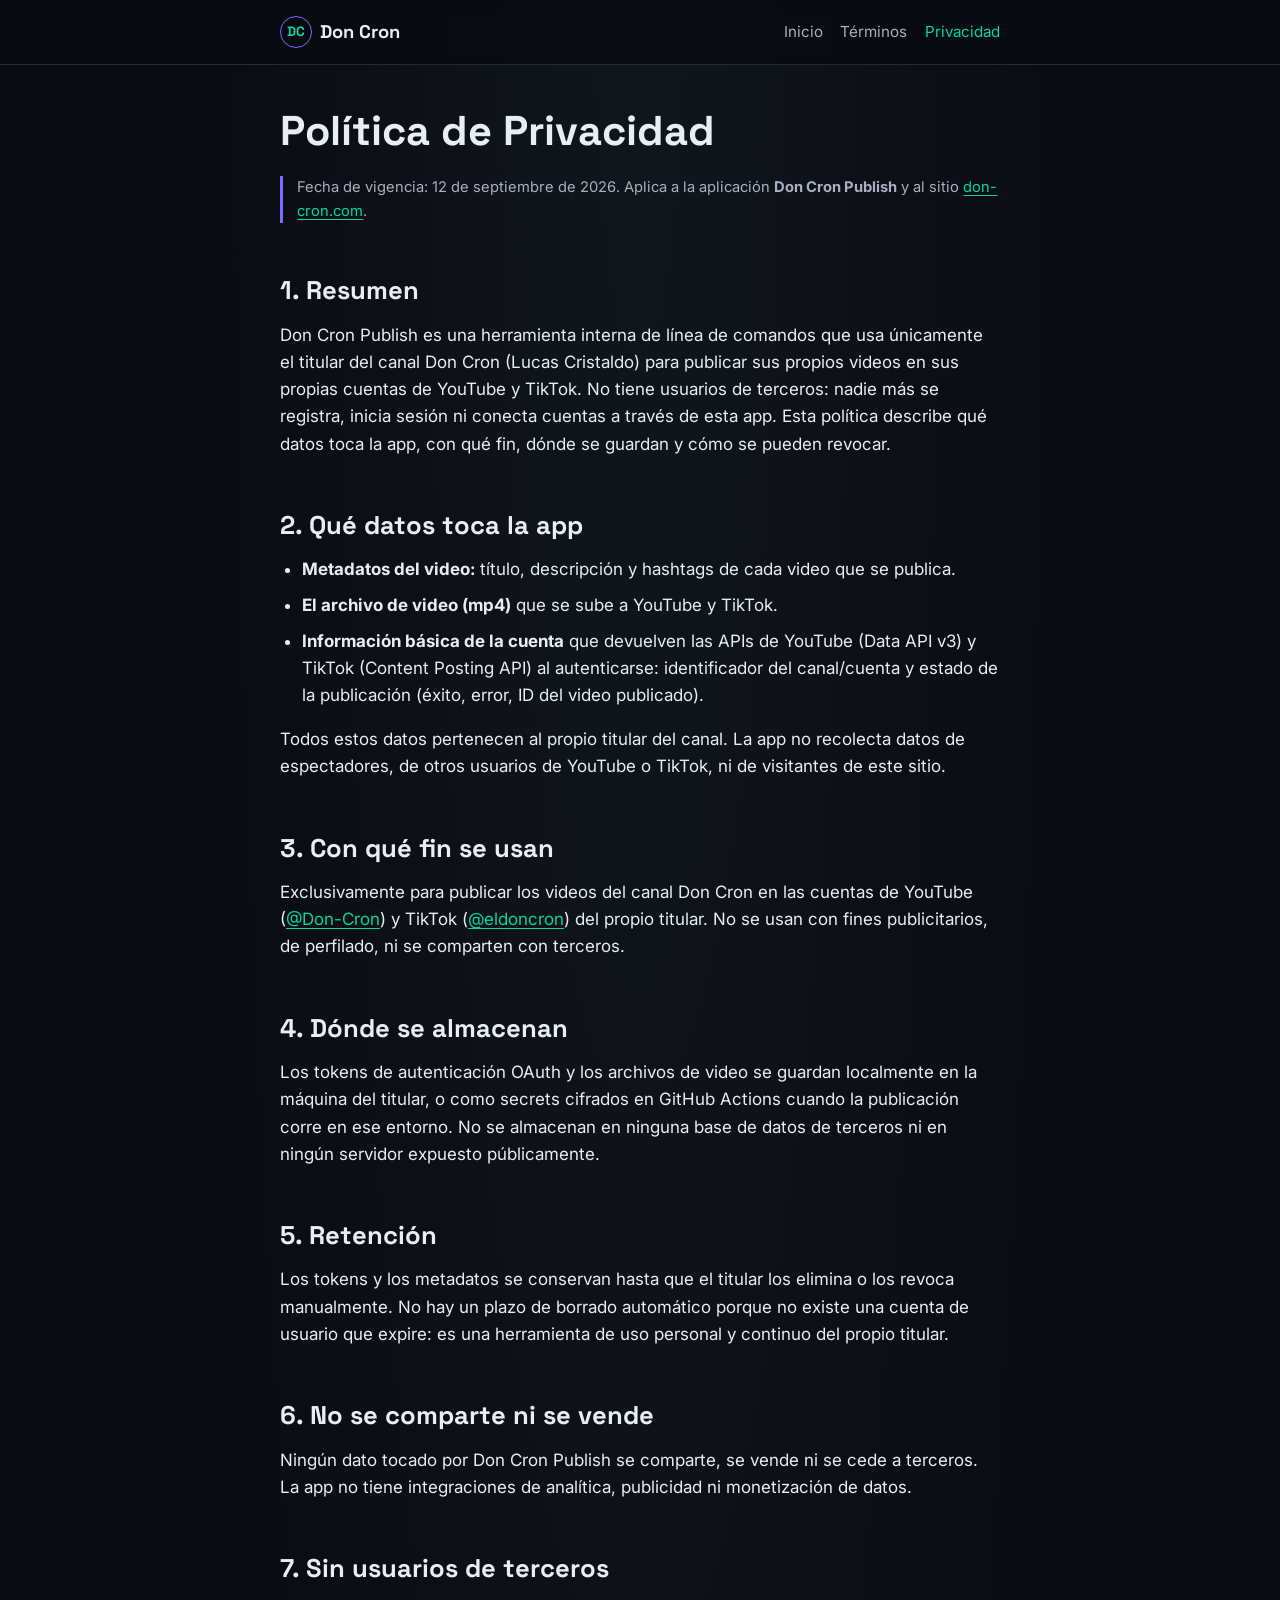
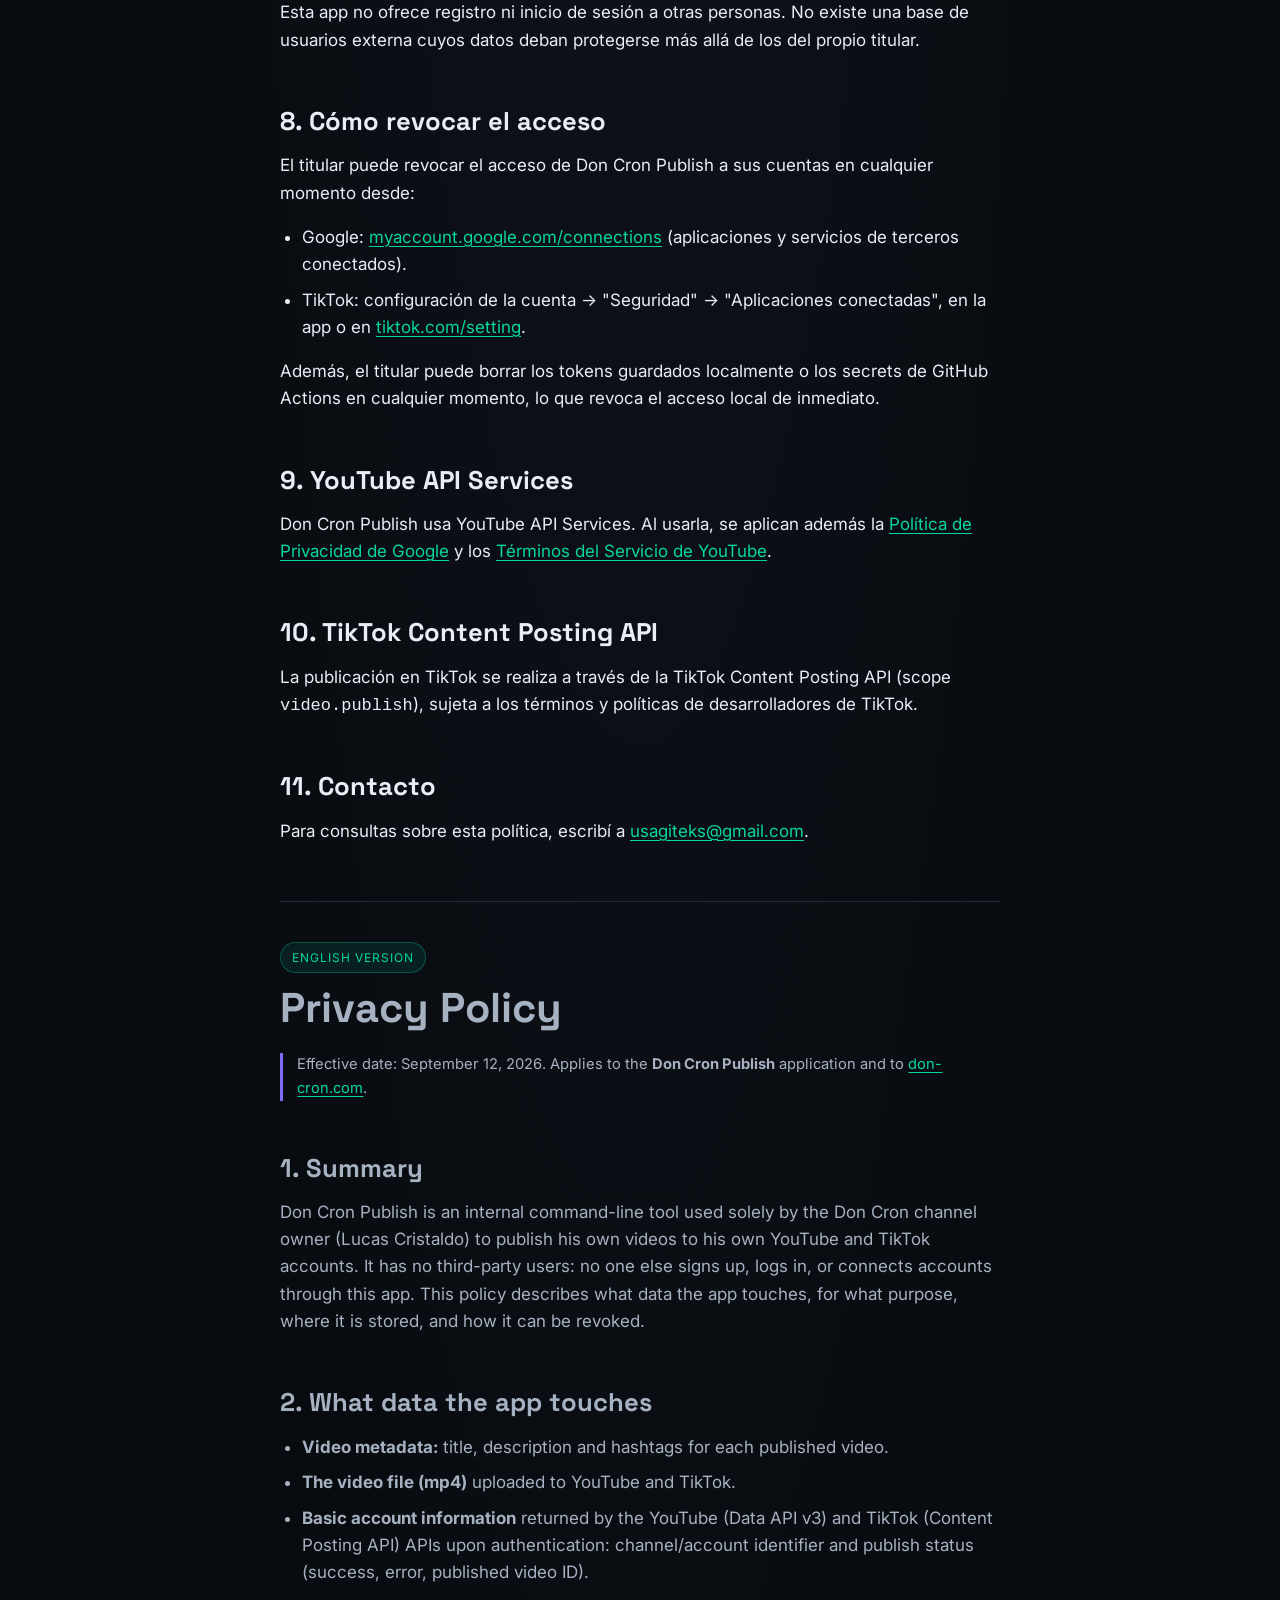
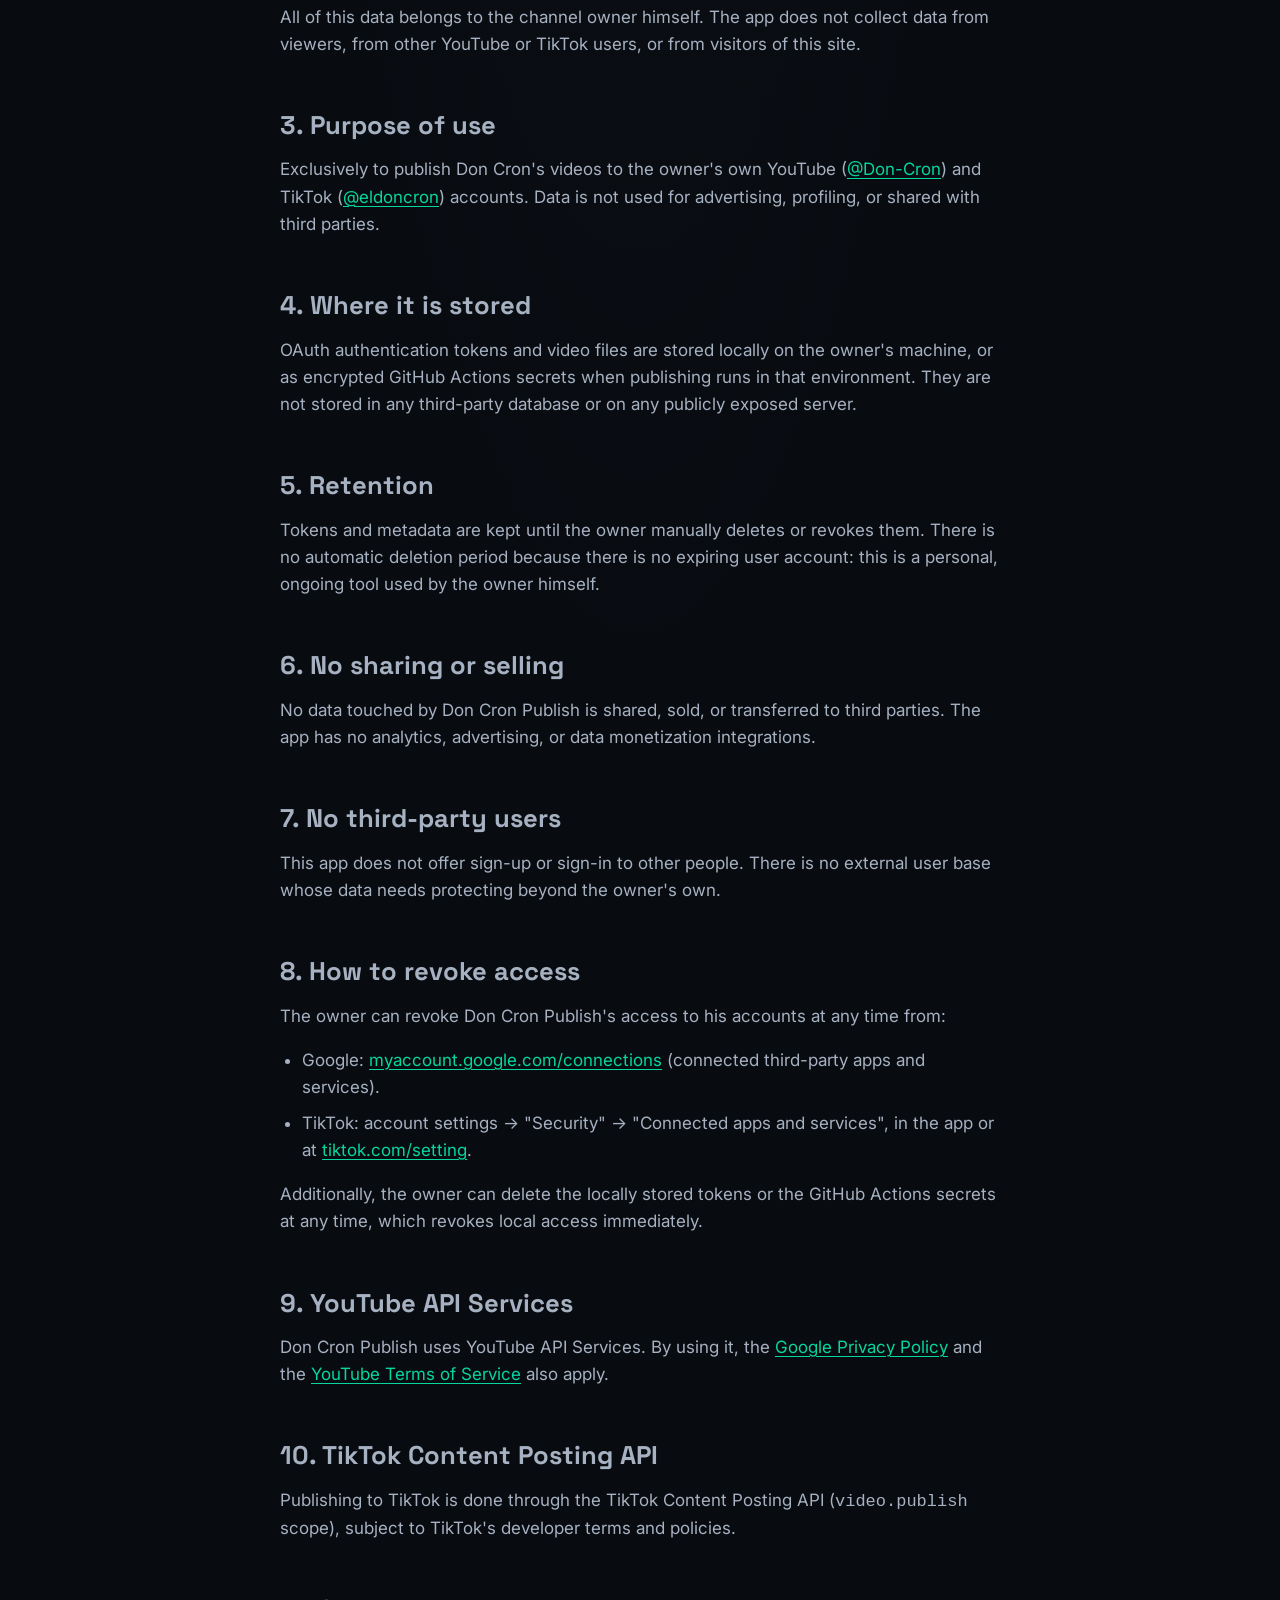
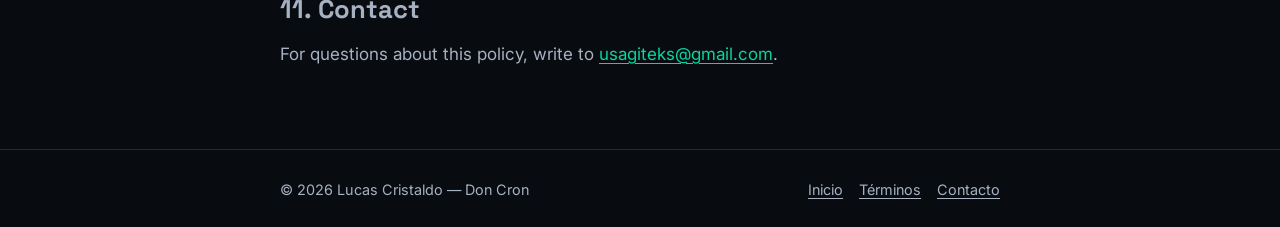
==== privacidad/index.html @ e9a8c75a "feat: sitio público de Don Cron — home, términos y privacidad para la app Don Cron Publish Co-Author" ====
<!doctype html>
<html lang="es">
<head>
  <meta charset="utf-8">
  <meta name="viewport" content="width=device-width, initial-scale=1">
  <title>Política de Privacidad — Don Cron</title>
  <meta name="description" content="Política de Privacidad de la app Don Cron Publish: qué datos toca, con qué fin, dónde se almacenan y cómo revocar el acceso a las cuentas de YouTube y TikTok del canal.">
  <link rel="canonical" href="https://don-cron.com/privacidad/">
  <link rel="icon" type="image/svg+xml" href="data:image/svg+xml,%3Csvg xmlns='http://www.w3.org/2000/svg' viewBox='0 0 64 64'%3E%3Ccircle cx='32' cy='32' r='30' fill='%23080b10' stroke='%237c6bff' stroke-width='3'/%3E%3Ctext x='32' y='41' font-family='Space Grotesk,Inter,sans-serif' font-size='24' font-weight='700' fill='%2306d6a0' text-anchor='middle'%3EDC%3C/text%3E%3C/svg%3E">
  <link rel="preconnect" href="https://fonts.googleapis.com">
  <link rel="preconnect" href="https://fonts.gstatic.com" crossorigin>
  <link href="https://fonts.googleapis.com/css2?family=Space+Grotesk:wght@500;700&family=Inter:wght@400;500;600&display=swap" rel="stylesheet">
  <link rel="stylesheet" href="/styles.css">
</head>
<body>
  <a class="skip-link" href="#contenido">Saltar al contenido</a>
  <header class="site-header">
    <div class="header-inner">
      <a class="wordmark" href="/">
        <span class="mark-dc" aria-hidden="true">DC</span>
        Don Cron
      </a>
      <nav class="site-nav" aria-label="Navegación principal">
        <a href="/">Inicio</a>
        <a href="/terminos/">Términos</a>
        <a href="/privacidad/" aria-current="page">Privacidad</a>
      </nav>
    </div>
  </header>

  <main id="contenido">
    <section lang="es">
      <h1>Política de Privacidad</h1>
      <p class="legal-meta">
        Fecha de vigencia: 12 de septiembre de 2026. Aplica a la aplicación
        <strong>Don Cron Publish</strong> y al sitio
        <a href="https://don-cron.com/">don-cron.com</a>.
      </p>

      <h2>1. Resumen</h2>
      <p>
        Don Cron Publish es una herramienta interna de línea de comandos que
        usa únicamente el titular del canal Don Cron (Lucas Cristaldo) para
        publicar sus propios videos en sus propias cuentas de YouTube y
        TikTok. No tiene usuarios de terceros: nadie más se registra, inicia
        sesión ni conecta cuentas a través de esta app. Esta política describe
        qué datos toca la app, con qué fin, dónde se guardan y cómo se pueden
        revocar.
      </p>

      <h2>2. Qué datos toca la app</h2>
      <ul>
        <li>
          <strong>Metadatos del video:</strong> título, descripción y
          hashtags de cada video que se publica.
        </li>
        <li>
          <strong>El archivo de video (mp4)</strong> que se sube a YouTube y
          TikTok.
        </li>
        <li>
          <strong>Información básica de la cuenta</strong> que devuelven las
          APIs de YouTube (Data API v3) y TikTok (Content Posting API) al
          autenticarse: identificador del canal/cuenta y estado de la
          publicación (éxito, error, ID del video publicado).
        </li>
      </ul>
      <p>
        Todos estos datos pertenecen al propio titular del canal. La app no
        recolecta datos de espectadores, de otros usuarios de YouTube o
        TikTok, ni de visitantes de este sitio.
      </p>

      <h2>3. Con qué fin se usan</h2>
      <p>
        Exclusivamente para publicar los videos del canal Don Cron en las
        cuentas de YouTube (<a href="https://www.youtube.com/@Don-Cron" target="_blank" rel="noopener">@Don-Cron</a>)
        y TikTok (<a href="https://www.tiktok.com/@eldoncron" target="_blank" rel="noopener">@eldoncron</a>)
        del propio titular. No se usan con fines publicitarios, de
        perfilado, ni se comparten con terceros.
      </p>

      <h2>4. Dónde se almacenan</h2>
      <p>
        Los tokens de autenticación OAuth y los archivos de video se guardan
        localmente en la máquina del titular, o como secrets cifrados en
        GitHub Actions cuando la publicación corre en ese entorno. No se
        almacenan en ninguna base de datos de terceros ni en ningún servidor
        expuesto públicamente.
      </p>

      <h2>5. Retención</h2>
      <p>
        Los tokens y los metadatos se conservan hasta que el titular los
        elimina o los revoca manualmente. No hay un plazo de borrado
        automático porque no existe una cuenta de usuario que expire: es una
        herramienta de uso personal y continuo del propio titular.
      </p>

      <h2>6. No se comparte ni se vende</h2>
      <p>
        Ningún dato tocado por Don Cron Publish se comparte, se vende ni se
        cede a terceros. La app no tiene integraciones de analítica,
        publicidad ni monetización de datos.
      </p>

      <h2>7. Sin usuarios de terceros</h2>
      <p>
        Esta app no ofrece registro ni inicio de sesión a otras personas. No
        existe una base de usuarios externa cuyos datos deban protegerse más
        allá de los del propio titular.
      </p>

      <h2>8. Cómo revocar el acceso</h2>
      <p>
        El titular puede revocar el acceso de Don Cron Publish a sus cuentas
        en cualquier momento desde:
      </p>
      <ul>
        <li>
          Google: <a href="https://myaccount.google.com/connections" target="_blank" rel="noopener">myaccount.google.com/connections</a>
          (aplicaciones y servicios de terceros conectados).
        </li>
        <li>
          TikTok: configuración de la cuenta → "Seguridad" → "Aplicaciones
          conectadas", en la app o en
          <a href="https://www.tiktok.com/setting" target="_blank" rel="noopener">tiktok.com/setting</a>.
        </li>
      </ul>
      <p>
        Además, el titular puede borrar los tokens guardados localmente o los
        secrets de GitHub Actions en cualquier momento, lo que revoca el
        acceso local de inmediato.
      </p>

      <h2>9. YouTube API Services</h2>
      <p>
        Don Cron Publish usa YouTube API Services. Al usarla, se aplican
        además la
        <a href="http://www.google.com/policies/privacy" target="_blank" rel="noopener">Política de Privacidad de Google</a>
        y los
        <a href="https://www.youtube.com/t/terms" target="_blank" rel="noopener">Términos del Servicio de YouTube</a>.
      </p>

      <h2>10. TikTok Content Posting API</h2>
      <p>
        La publicación en TikTok se realiza a través de la TikTok Content
        Posting API (scope <code>video.publish</code>), sujeta a los
        términos y políticas de desarrolladores de TikTok.
      </p>

      <h2>11. Contacto</h2>
      <p>
        Para consultas sobre esta política, escribí a
        <a href="mailto:usagiteks@gmail.com">usagiteks@gmail.com</a>.
      </p>
    </section>

    <hr class="lang-divider">

    <section lang="en">
      <span class="lang-tag">English version</span>
      <h1>Privacy Policy</h1>
      <p class="legal-meta">
        Effective date: September 12, 2026. Applies to the
        <strong>Don Cron Publish</strong> application and to
        <a href="https://don-cron.com/">don-cron.com</a>.
      </p>

      <h2>1. Summary</h2>
      <p>
        Don Cron Publish is an internal command-line tool used solely by the
        Don Cron channel owner (Lucas Cristaldo) to publish his own videos to
        his own YouTube and TikTok accounts. It has no third-party users: no
        one else signs up, logs in, or connects accounts through this app.
        This policy describes what data the app touches, for what purpose,
        where it is stored, and how it can be revoked.
      </p>

      <h2>2. What data the app touches</h2>
      <ul>
        <li>
          <strong>Video metadata:</strong> title, description and hashtags
          for each published video.
        </li>
        <li>
          <strong>The video file (mp4)</strong> uploaded to YouTube and
          TikTok.
        </li>
        <li>
          <strong>Basic account information</strong> returned by the YouTube
          (Data API v3) and TikTok (Content Posting API) APIs upon
          authentication: channel/account identifier and publish status
          (success, error, published video ID).
        </li>
      </ul>
      <p>
        All of this data belongs to the channel owner himself. The app does
        not collect data from viewers, from other YouTube or TikTok users, or
        from visitors of this site.
      </p>

      <h2>3. Purpose of use</h2>
      <p>
        Exclusively to publish Don Cron's videos to the owner's own YouTube
        (<a href="https://www.youtube.com/@Don-Cron" target="_blank" rel="noopener">@Don-Cron</a>)
        and TikTok (<a href="https://www.tiktok.com/@eldoncron" target="_blank" rel="noopener">@eldoncron</a>)
        accounts. Data is not used for advertising, profiling, or shared with
        third parties.
      </p>

      <h2>4. Where it is stored</h2>
      <p>
        OAuth authentication tokens and video files are stored locally on the
        owner's machine, or as encrypted GitHub Actions secrets when
        publishing runs in that environment. They are not stored in any
        third-party database or on any publicly exposed server.
      </p>

      <h2>5. Retention</h2>
      <p>
        Tokens and metadata are kept until the owner manually deletes or
        revokes them. There is no automatic deletion period because there is
        no expiring user account: this is a personal, ongoing tool used by
        the owner himself.
      </p>

      <h2>6. No sharing or selling</h2>
      <p>
        No data touched by Don Cron Publish is shared, sold, or transferred
        to third parties. The app has no analytics, advertising, or data
        monetization integrations.
      </p>

      <h2>7. No third-party users</h2>
      <p>
        This app does not offer sign-up or sign-in to other people. There is
        no external user base whose data needs protecting beyond the
        owner's own.
      </p>

      <h2>8. How to revoke access</h2>
      <p>
        The owner can revoke Don Cron Publish's access to his accounts at any
        time from:
      </p>
      <ul>
        <li>
          Google: <a href="https://myaccount.google.com/connections" target="_blank" rel="noopener">myaccount.google.com/connections</a>
          (connected third-party apps and services).
        </li>
        <li>
          TikTok: account settings → "Security" → "Connected apps and
          services", in the app or at
          <a href="https://www.tiktok.com/setting" target="_blank" rel="noopener">tiktok.com/setting</a>.
        </li>
      </ul>
      <p>
        Additionally, the owner can delete the locally stored tokens or the
        GitHub Actions secrets at any time, which revokes local access
        immediately.
      </p>

      <h2>9. YouTube API Services</h2>
      <p>
        Don Cron Publish uses YouTube API Services. By using it, the
        <a href="http://www.google.com/policies/privacy" target="_blank" rel="noopener">Google Privacy Policy</a>
        and the
        <a href="https://www.youtube.com/t/terms" target="_blank" rel="noopener">YouTube Terms of Service</a>
        also apply.
      </p>

      <h2>10. TikTok Content Posting API</h2>
      <p>
        Publishing to TikTok is done through the TikTok Content Posting API
        (<code>video.publish</code> scope), subject to TikTok's developer
        terms and policies.
      </p>

      <h2>11. Contact</h2>
      <p>
        For questions about this policy, write to
        <a href="mailto:usagiteks@gmail.com">usagiteks@gmail.com</a>.
      </p>
    </section>
  </main>

  <footer class="site-footer">
    <div class="footer-inner">
      <span>© 2026 Lucas Cristaldo — Don Cron</span>
      <div class="footer-links">
        <a href="/">Inicio</a>
        <a href="/terminos/">Términos</a>
        <a href="mailto:usagiteks@gmail.com">Contacto</a>
      </div>
    </div>
  </footer>
</body>
</html>
---- styles.css ----
/* Don Cron — don-cron.com
   Estilo derivado de la paleta aprobada del canal (ver remotion/src/theme.ts
   en el repo del pipeline): fondo oscuro, acentos violeta/cyan,
   Space Grotesk para títulos, Inter para texto. */

:root {
  --bg: #080b10;
  --bg-elev: #11161d;
  --border: #222a35;
  --text: #e8eef5;
  --text-dim: #a6b1c1;
  --violet: #7c6bff;
  --cyan: #06d6a0;
  --radius-sm: 12px;
  --radius-md: 18px;
  --max-width: 760px;
}

* {
  box-sizing: border-box;
}

html {
  color-scheme: dark;
}

body {
  margin: 0;
  background: radial-gradient(ellipse at 50% 0%, var(--bg-elev) 0%, var(--bg) 55%);
  color: var(--text);
  font-family: 'Inter', system-ui, -apple-system, sans-serif;
  line-height: 1.6;
  font-size: 17px;
}

h1,
h2,
h3 {
  font-family: 'Space Grotesk', 'Inter', system-ui, sans-serif;
  line-height: 1.25;
  color: var(--text);
}

h1 {
  font-size: clamp(1.9rem, 5vw, 2.6rem);
  margin: 0 0 0.4em;
}

h2 {
  font-size: clamp(1.3rem, 4vw, 1.6rem);
  margin: 2em 0 0.6em;
}

h3 {
  font-size: 1.1rem;
  margin: 1.6em 0 0.4em;
}

p {
  margin: 0 0 1em;
}

a {
  color: var(--cyan);
  text-decoration-thickness: 1px;
  text-underline-offset: 3px;
}

a:hover,
a:focus-visible {
  color: var(--violet);
}

a:focus-visible,
button:focus-visible {
  outline: 2px solid var(--cyan);
  outline-offset: 3px;
}

ul,
ol {
  padding-left: 1.3em;
  margin: 0 0 1em;
}

li {
  margin-bottom: 0.5em;
}

.skip-link {
  position: absolute;
  left: -9999px;
  top: 0;
  background: var(--violet);
  color: #080b10;
  padding: 0.6em 1em;
  border-radius: var(--radius-sm);
  z-index: 10;
}

.skip-link:focus {
  left: 1em;
  top: 1em;
}

header.site-header {
  border-bottom: 1px solid var(--border);
  background: rgba(8, 11, 16, 0.85);
  backdrop-filter: blur(6px);
  position: sticky;
  top: 0;
  z-index: 5;
}

.header-inner {
  max-width: var(--max-width);
  margin: 0 auto;
  padding: 1rem 1.25rem;
  display: flex;
  align-items: center;
  justify-content: space-between;
  gap: 1rem;
  flex-wrap: wrap;
}

.wordmark {
  display: flex;
  align-items: center;
  gap: 0.5rem;
  font-family: 'Space Grotesk', 'Inter', system-ui, sans-serif;
  font-weight: 700;
  font-size: 1.15rem;
  color: var(--text);
  text-decoration: none;
}

.wordmark:hover,
.wordmark:focus-visible {
  color: var(--text);
}

.wordmark .mark-dc {
  display: inline-flex;
  align-items: center;
  justify-content: center;
  width: 32px;
  height: 32px;
  border-radius: 50%;
  border: 1.5px solid var(--violet);
  color: var(--cyan);
  font-size: 0.85rem;
  font-weight: 700;
  letter-spacing: -0.03em;
}

nav.site-nav {
  display: flex;
  gap: 1.1rem;
  flex-wrap: wrap;
  font-size: 0.95rem;
}

nav.site-nav a {
  color: var(--text-dim);
  text-decoration: none;
}

nav.site-nav a:hover,
nav.site-nav a:focus-visible,
nav.site-nav a[aria-current="page"] {
  color: var(--cyan);
}

main {
  max-width: var(--max-width);
  margin: 0 auto;
  padding: 2.5rem 1.25rem 4rem;
}

.lede {
  font-size: 1.1rem;
  color: var(--text-dim);
}

.card-grid {
  display: grid;
  grid-template-columns: repeat(auto-fit, minmax(220px, 1fr));
  gap: 1rem;
  margin: 1.5rem 0;
}

.card {
  background: var(--bg-elev);
  border: 1px solid var(--border);
  border-radius: var(--radius-md);
  padding: 1.25rem;
}

.card h3 {
  margin-top: 0;
}

.btn {
  display: inline-flex;
  align-items: center;
  gap: 0.5rem;
  padding: 0.7rem 1.2rem;
  border-radius: 999px;
  background: var(--violet);
  color: #080b10;
  font-weight: 600;
  text-decoration: none;
  border: 1px solid transparent;
}

.btn:hover,
.btn:focus-visible {
  background: var(--cyan);
  color: #080b10;
}

.btn-outline {
  background: transparent;
  color: var(--text);
  border: 1px solid var(--border);
}

.btn-outline:hover,
.btn-outline:focus-visible {
  border-color: var(--cyan);
  color: var(--cyan);
  background: transparent;
}

.btn-row {
  display: flex;
  gap: 0.85rem;
  flex-wrap: wrap;
  margin: 1.5rem 0;
}

.pill-list {
  list-style: none;
  padding: 0;
  display: flex;
  flex-wrap: wrap;
  gap: 0.5rem;
}

.pill-list li {
  margin: 0;
  background: var(--bg-elev);
  border: 1px solid var(--border);
  border-radius: 999px;
  padding: 0.35rem 0.85rem;
  font-size: 0.9rem;
  color: var(--text-dim);
}

.legal-meta {
  color: var(--text-dim);
  font-size: 0.92rem;
  border-left: 3px solid var(--violet);
  padding-left: 0.9rem;
  margin: 1.2rem 0 2rem;
}

.lang-divider {
  margin: 3.5rem 0 2.5rem;
  border: 0;
  border-top: 1px solid var(--border);
}

.lang-tag {
  display: inline-block;
  text-transform: uppercase;
  letter-spacing: 0.08em;
  font-size: 0.75rem;
  color: var(--cyan);
  background: rgba(6, 214, 160, 0.1);
  border: 1px solid rgba(6, 214, 160, 0.3);
  border-radius: 999px;
  padding: 0.3rem 0.7rem;
  margin-bottom: 0.6rem;
}

section[lang="en"] {
  color: var(--text-dim);
}

section[lang="en"] h1,
section[lang="en"] h2,
section[lang="en"] h3 {
  color: var(--text-dim);
}

footer.site-footer {
  border-top: 1px solid var(--border);
  color: var(--text-dim);
  font-size: 0.9rem;
}

.footer-inner {
  max-width: var(--max-width);
  margin: 0 auto;
  padding: 1.75rem 1.25rem;
  display: flex;
  flex-wrap: wrap;
  gap: 0.75rem 1.5rem;
  align-items: center;
  justify-content: space-between;
}

.footer-links {
  display: flex;
  flex-wrap: wrap;
  gap: 1rem;
}

.footer-links a {
  color: var(--text-dim);
}

.not-found {
  text-align: center;
  padding: 4rem 1.25rem;
}

.not-found .code {
  font-family: 'Space Grotesk', sans-serif;
  font-size: 4rem;
  font-weight: 700;
  color: var(--violet);
  margin: 0;
}

@media (max-width: 480px) {
  main {
    padding: 1.75rem 1rem 3rem;
  }

  .header-inner {
    padding: 0.85rem 1rem;
  }
}
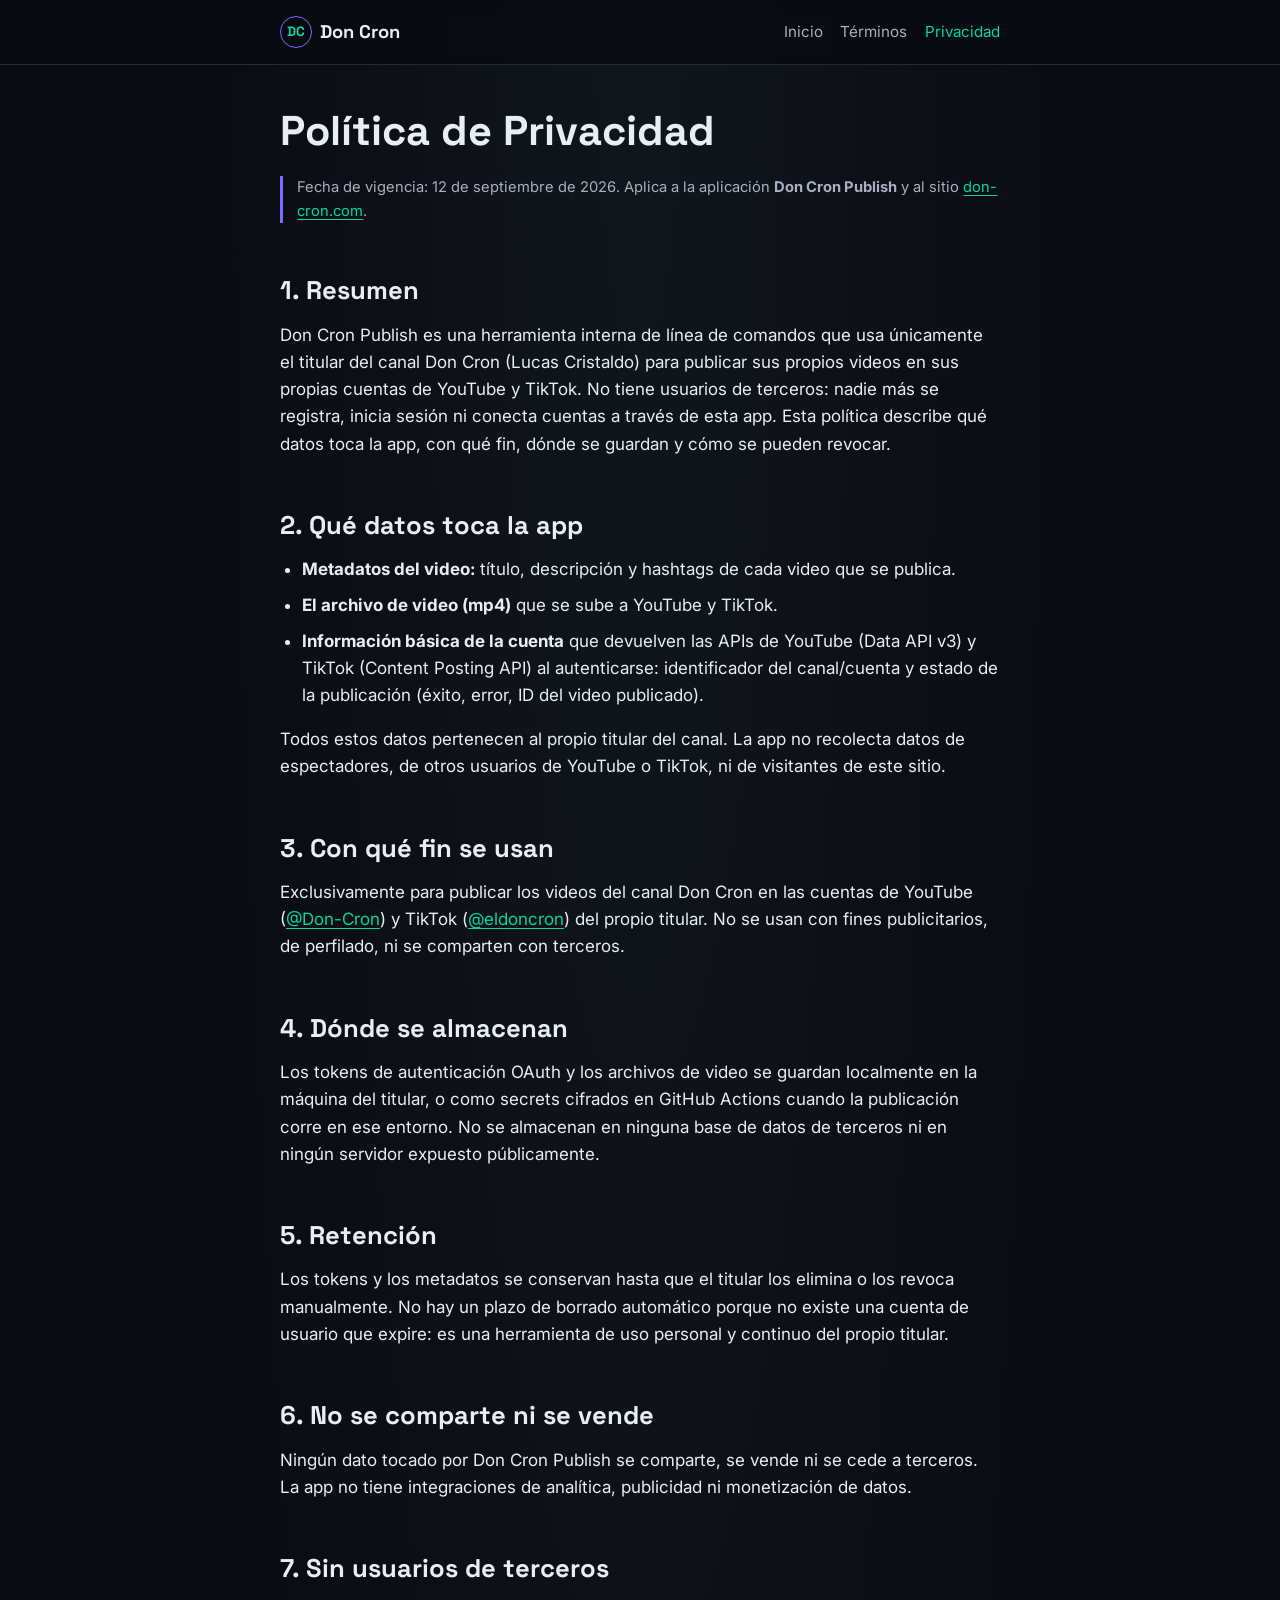
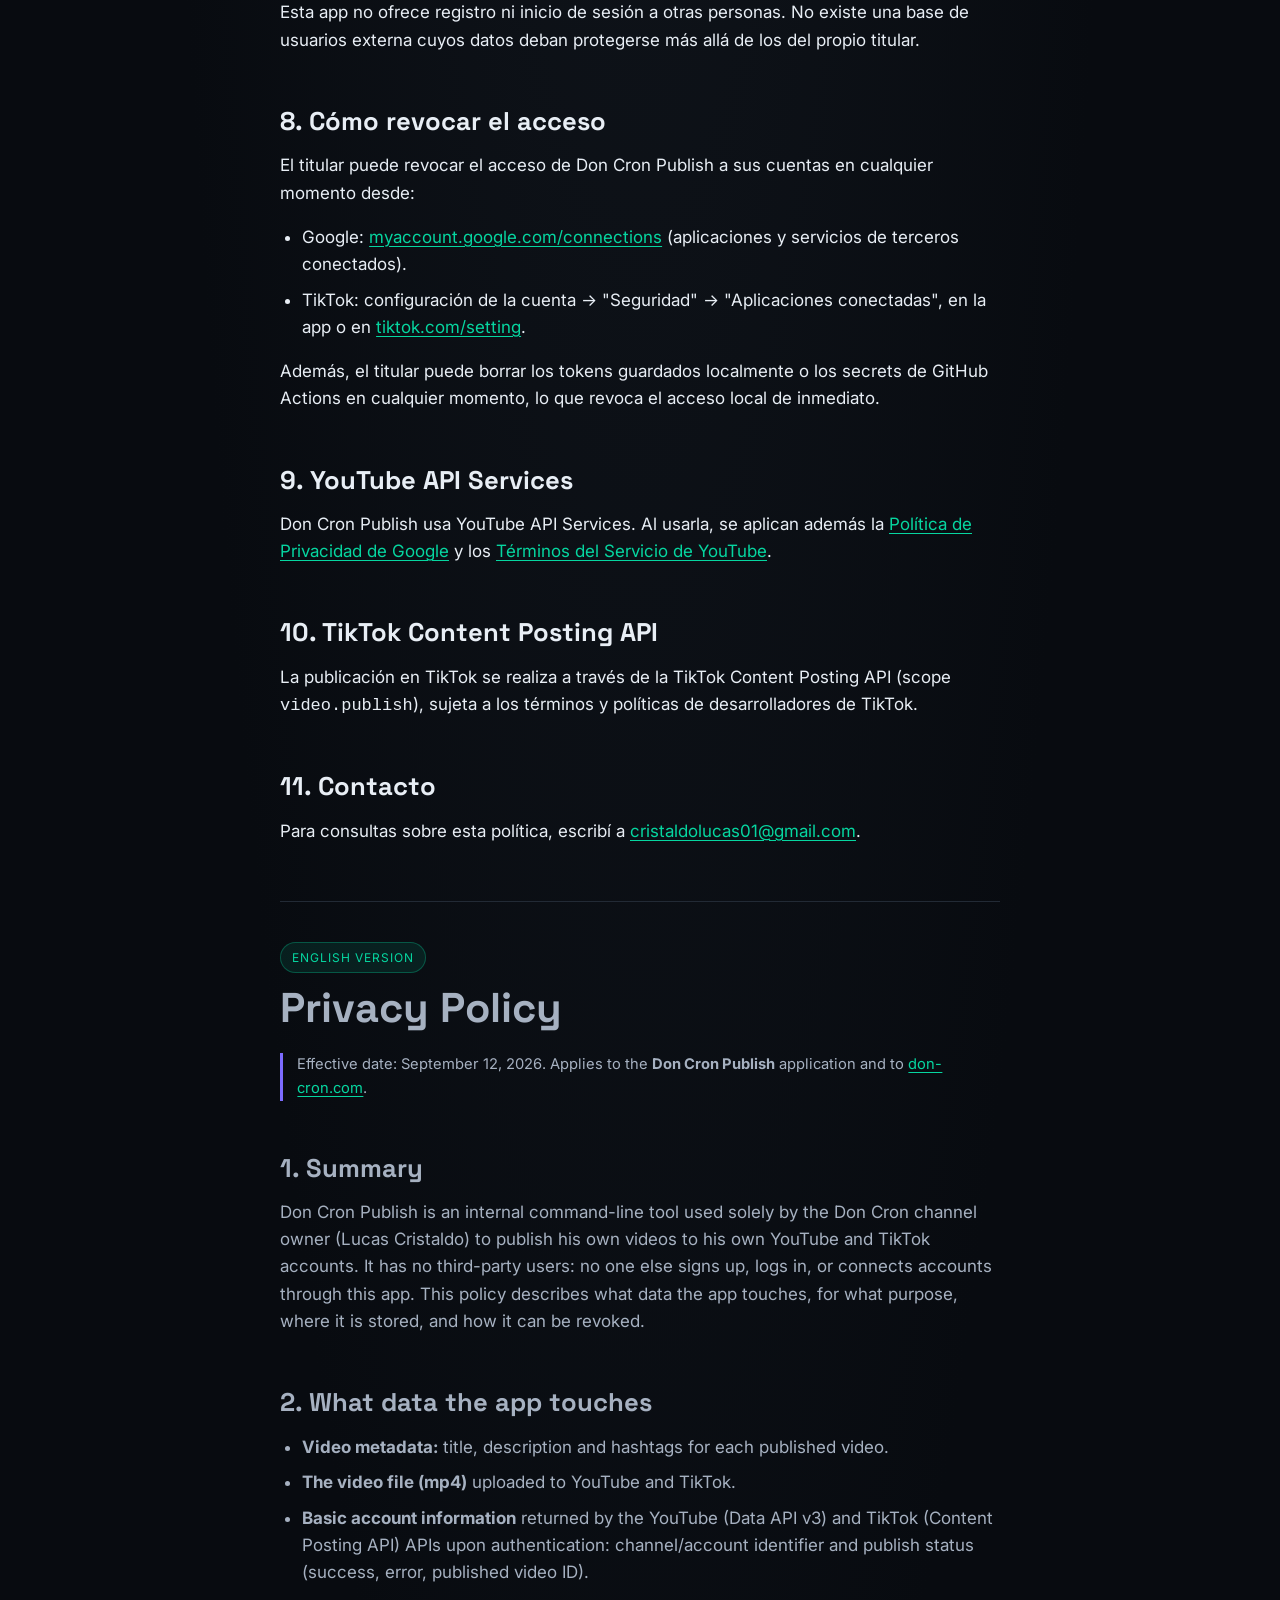
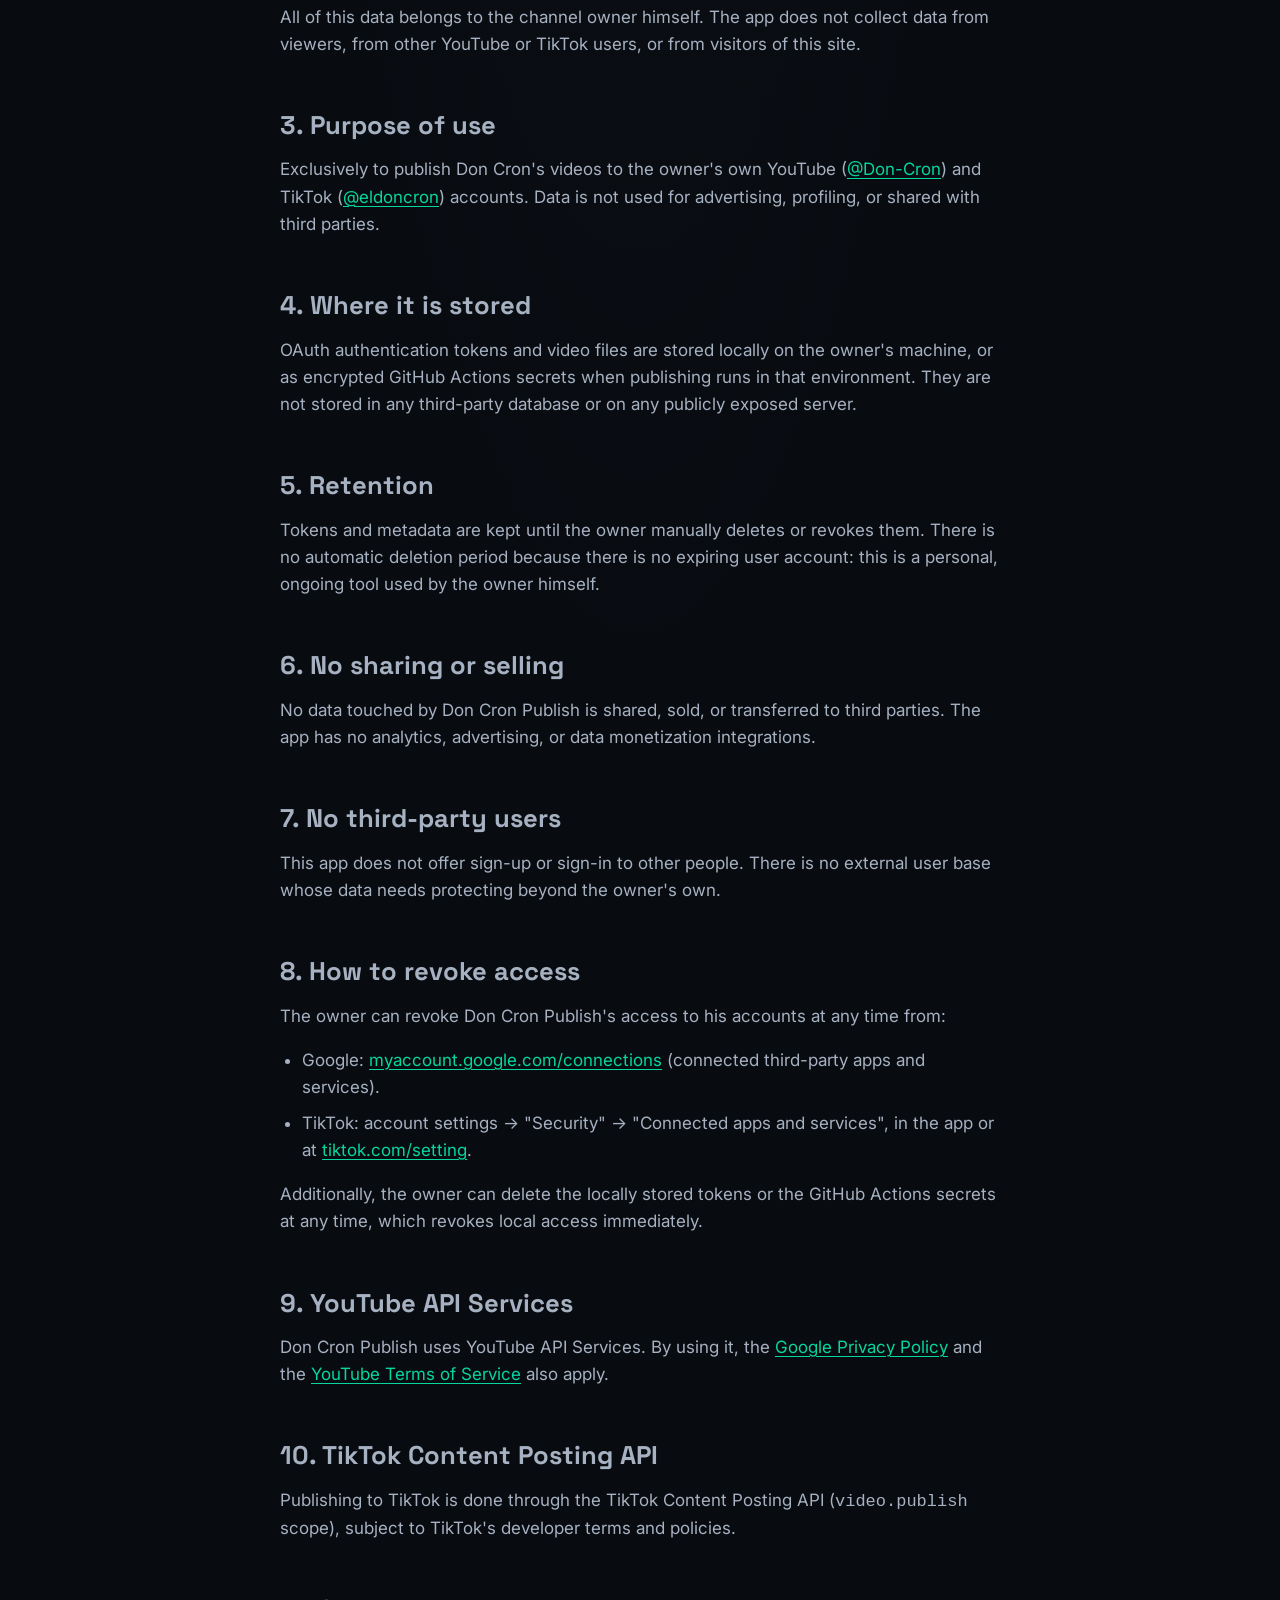
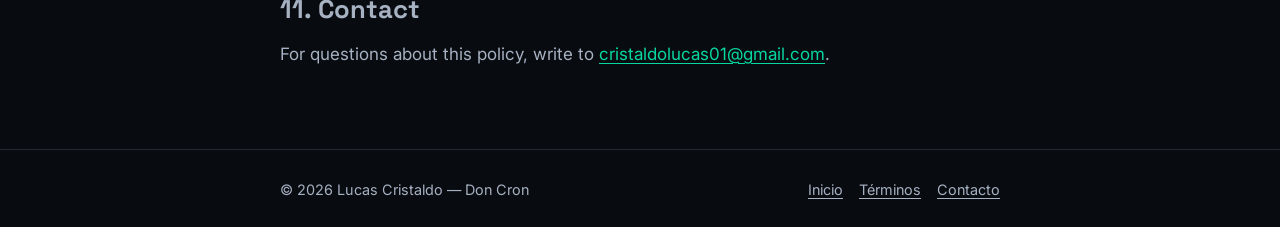
==== commit 1f4f6fd3: "fix: contacto del sitio y de la app Don Cron Publish es cristaldolucas01@gmail.com Co-Authored-By: C" ====
--- a/privacidad/index.html
+++ b/privacidad/index.html
@@ -152,7 +152,7 @@
       <h2>11. Contacto</h2>
       <p>
         Para consultas sobre esta política, escribí a
-        <a href="mailto:usagiteks@gmail.com">usagiteks@gmail.com</a>.
+        <a href="mailto:cristaldolucas01@gmail.com">cristaldolucas01@gmail.com</a>.
       </p>
     </section>
 
@@ -280,7 +280,7 @@
       <h2>11. Contact</h2>
       <p>
         For questions about this policy, write to
-        <a href="mailto:usagiteks@gmail.com">usagiteks@gmail.com</a>.
+        <a href="mailto:cristaldolucas01@gmail.com">cristaldolucas01@gmail.com</a>.
       </p>
     </section>
   </main>
@@ -291,7 +291,7 @@
       <div class="footer-links">
         <a href="/">Inicio</a>
         <a href="/terminos/">Términos</a>
-        <a href="mailto:usagiteks@gmail.com">Contacto</a>
+        <a href="mailto:cristaldolucas01@gmail.com">Contacto</a>
       </div>
     </div>
   </footer>
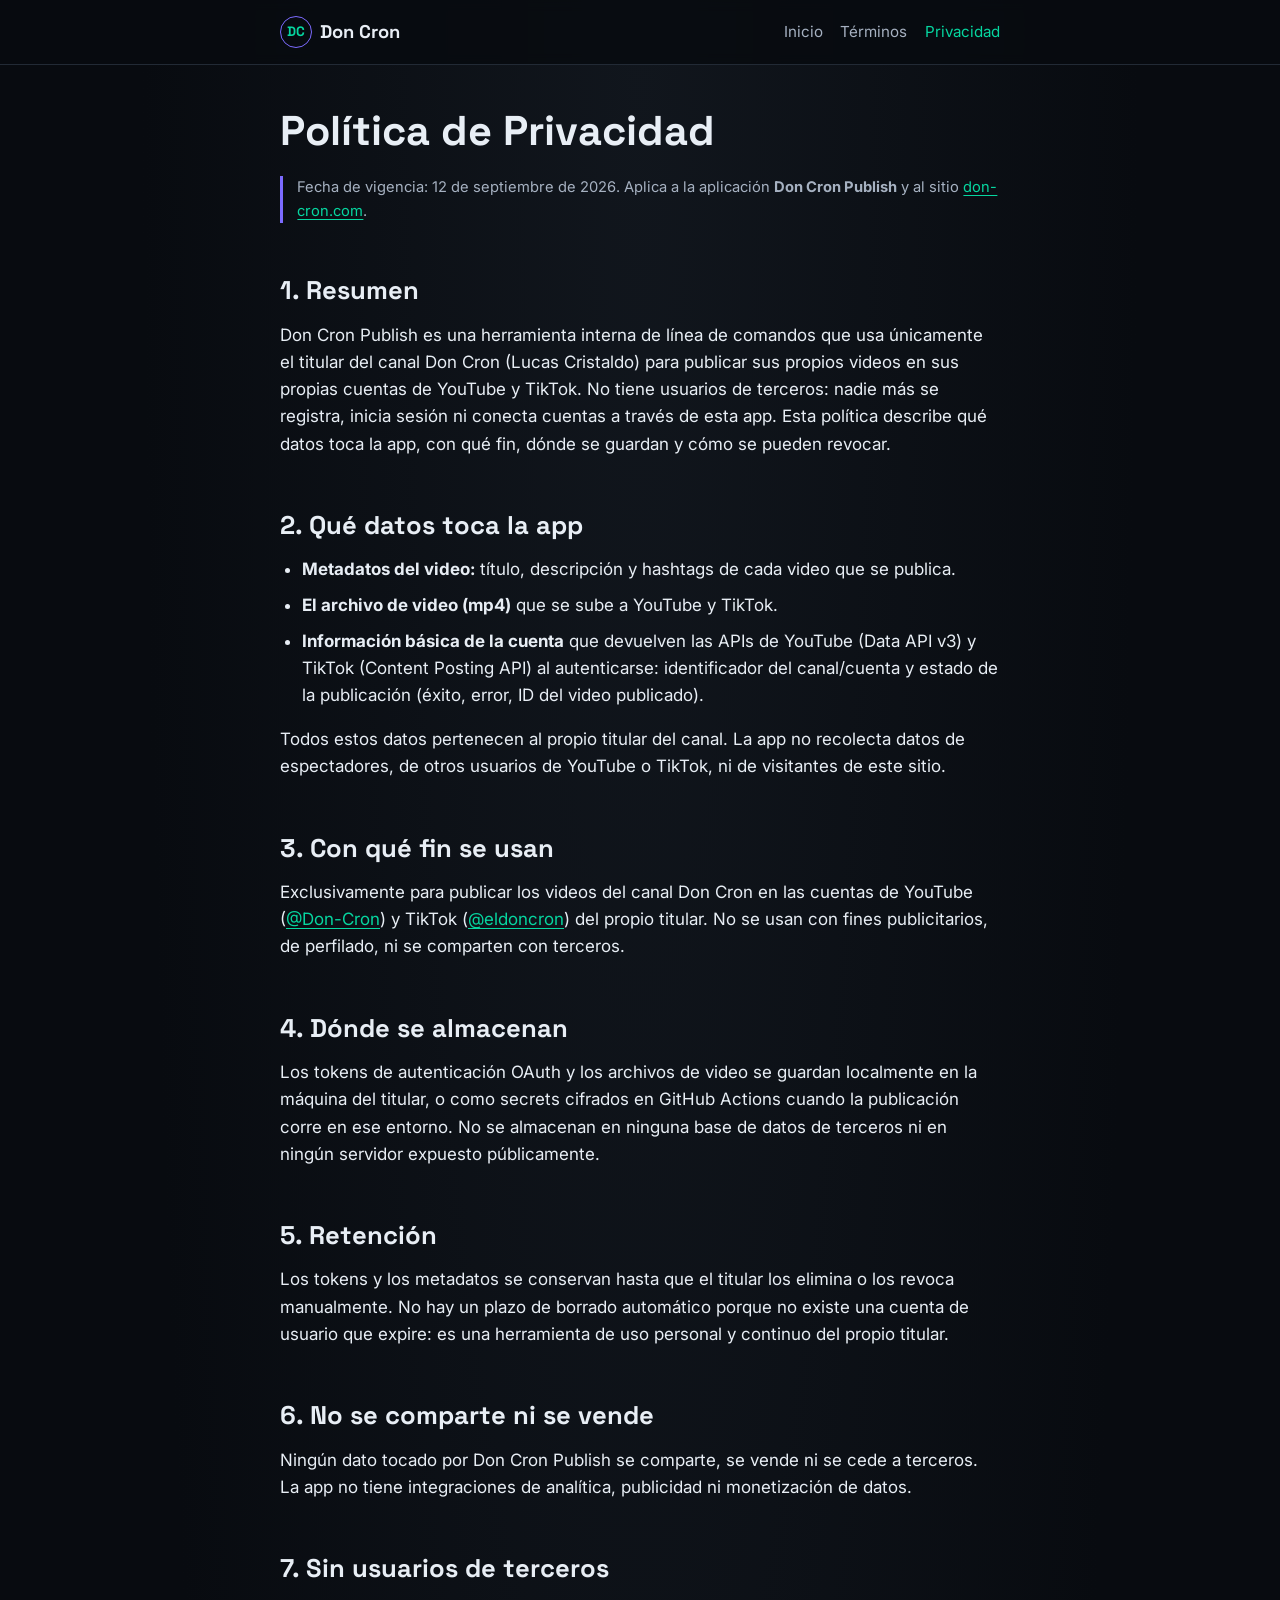
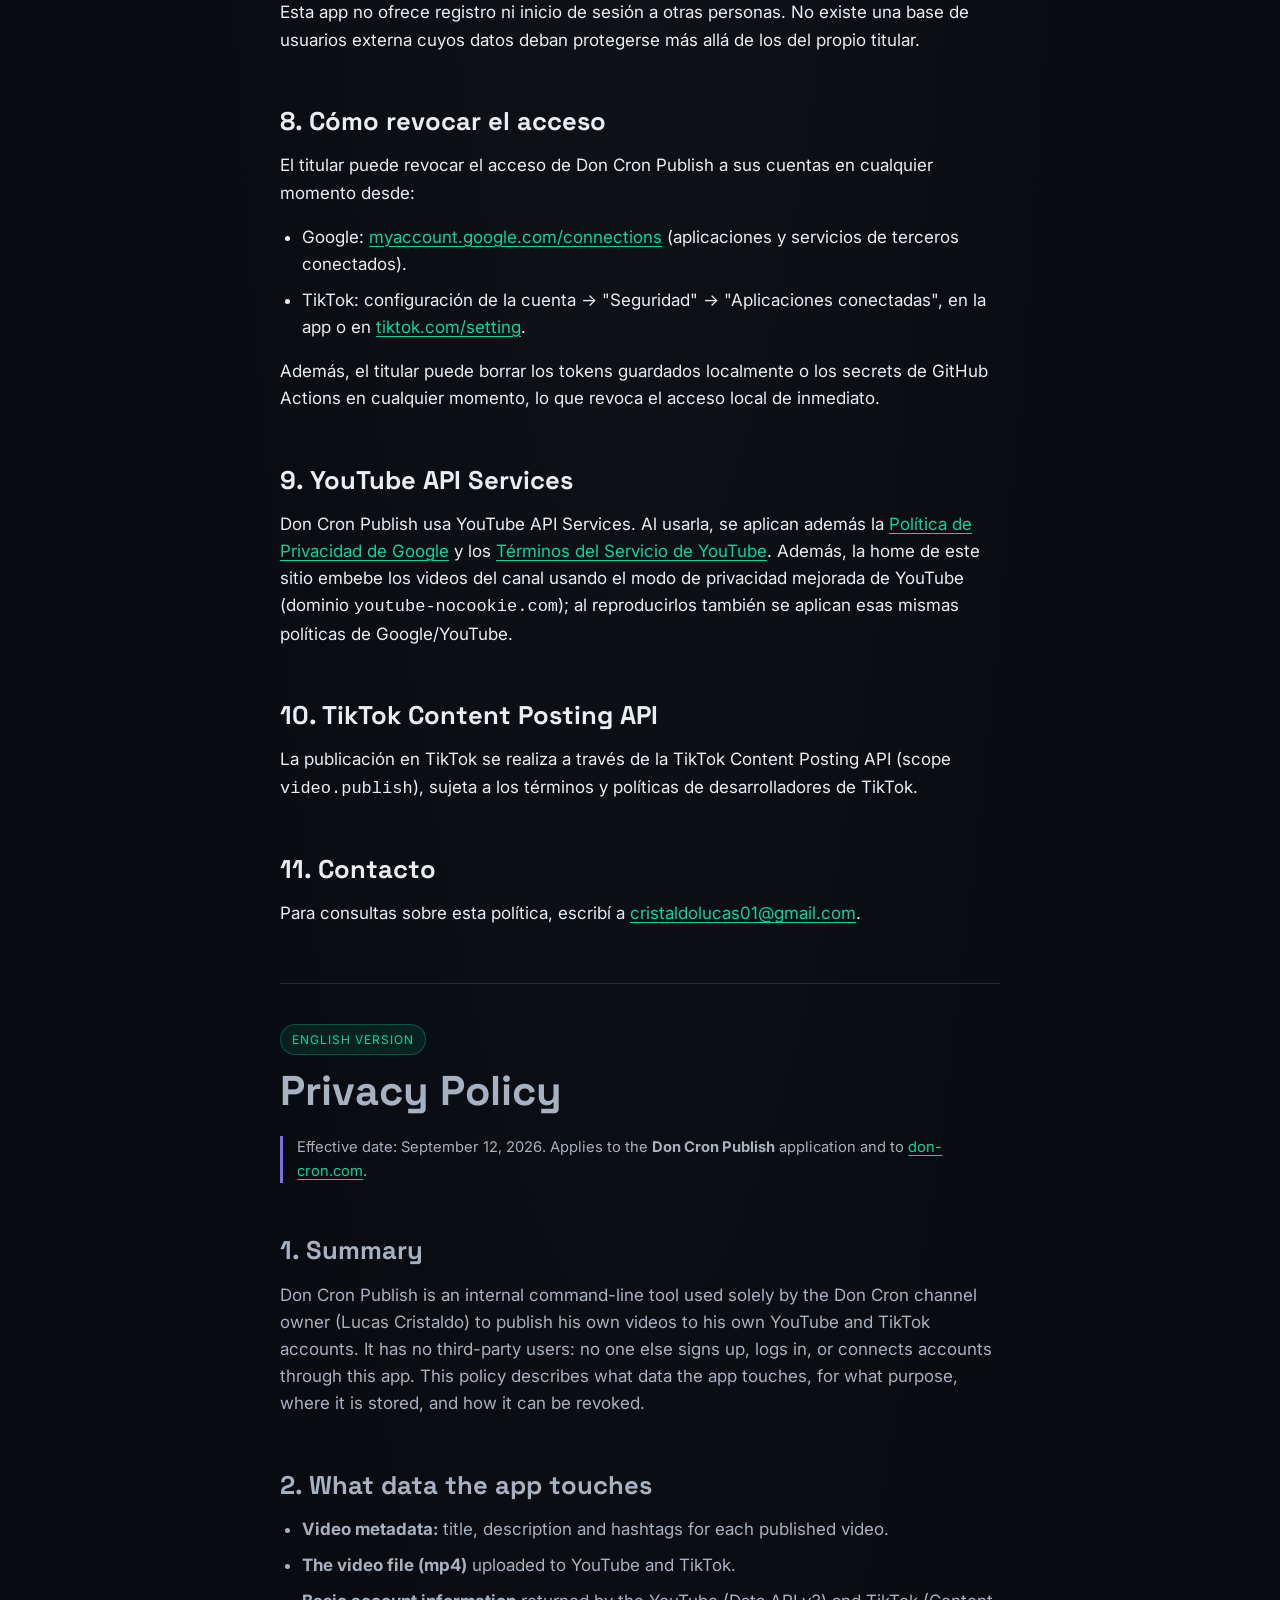
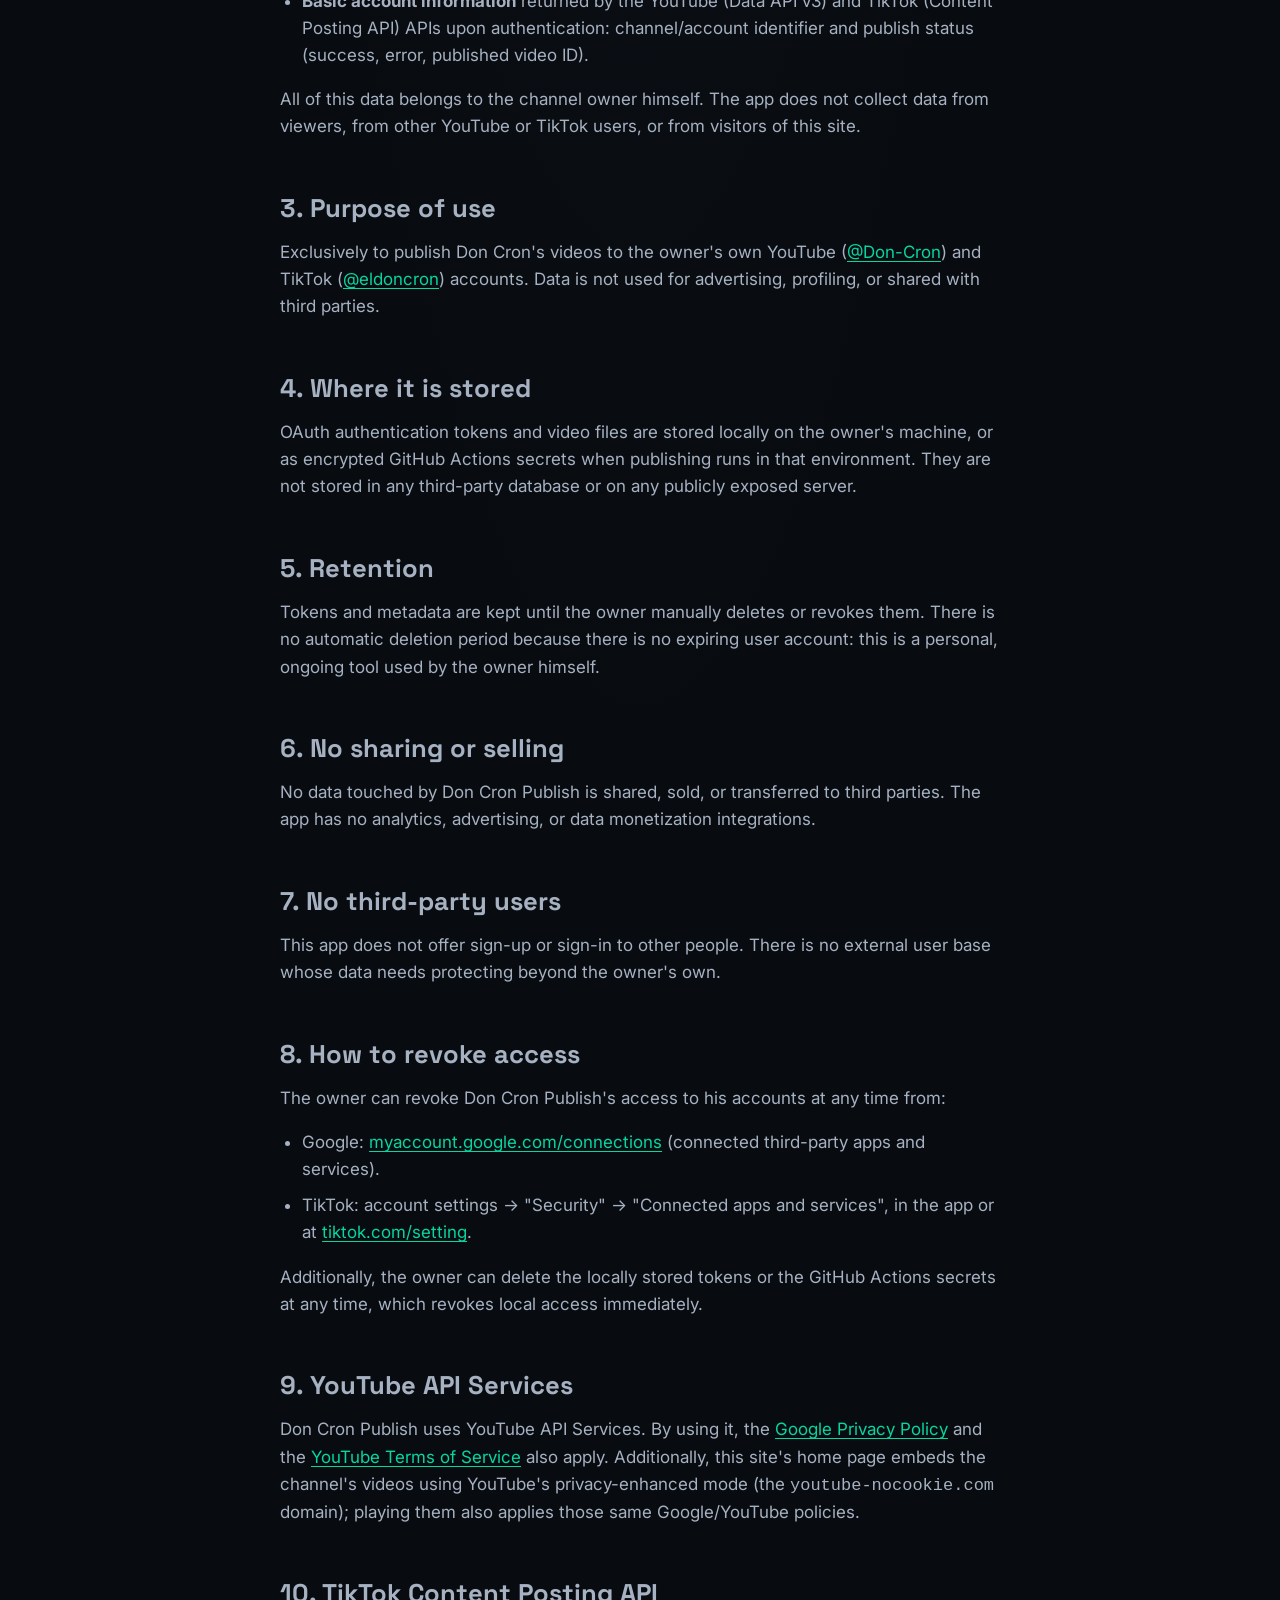
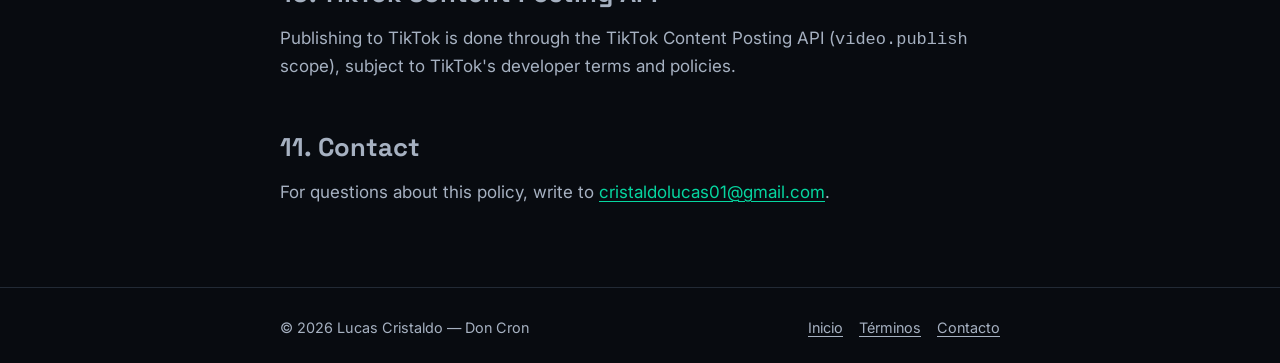
==== commit 57e1ed41: "feat: sección de últimos videos en la home con los 5 Shorts del lanzamiento Co-Authored-By: Claude O" ====
--- a/privacidad/index.html
+++ b/privacidad/index.html
@@ -140,6 +140,10 @@
         <a href="http://www.google.com/policies/privacy" target="_blank" rel="noopener">Política de Privacidad de Google</a>
         y los
         <a href="https://www.youtube.com/t/terms" target="_blank" rel="noopener">Términos del Servicio de YouTube</a>.
+        Además, la home de este sitio embebe los videos del canal usando el
+        modo de privacidad mejorada de YouTube (dominio
+        <code>youtube-nocookie.com</code>); al reproducirlos también se
+        aplican esas mismas políticas de Google/YouTube.
       </p>
 
       <h2>10. TikTok Content Posting API</h2>
@@ -267,7 +271,10 @@
         <a href="http://www.google.com/policies/privacy" target="_blank" rel="noopener">Google Privacy Policy</a>
         and the
         <a href="https://www.youtube.com/t/terms" target="_blank" rel="noopener">YouTube Terms of Service</a>
-        also apply.
+        also apply. Additionally, this site's home page embeds the channel's
+        videos using YouTube's privacy-enhanced mode (the
+        <code>youtube-nocookie.com</code> domain); playing them also applies
+        those same Google/YouTube policies.
       </p>
 
       <h2>10. TikTok Content Posting API</h2>
--- a/styles.css
+++ b/styles.css
@@ -200,6 +200,54 @@
   margin-top: 0;
 }
 
+.video-grid {
+  grid-template-columns: repeat(auto-fit, minmax(150px, 1fr));
+}
+
+@media (min-width: 601px) {
+  .video-grid {
+    grid-template-columns: repeat(2, 1fr);
+  }
+}
+
+@media (min-width: 1024px) {
+  .video-grid {
+    grid-template-columns: repeat(3, 1fr);
+  }
+}
+
+.video-card {
+  padding: 1rem;
+  display: flex;
+  flex-direction: column;
+}
+
+.video-frame {
+  aspect-ratio: 9 / 16;
+  width: 100%;
+  border-radius: var(--radius-sm);
+  overflow: hidden;
+  background: var(--bg);
+  border: 1px solid var(--border);
+}
+
+.video-frame iframe {
+  display: block;
+  width: 100%;
+  height: 100%;
+  border: 0;
+}
+
+.video-card h3 {
+  margin: 0.75rem 0 0.35em;
+  font-size: 1rem;
+  line-height: 1.35;
+}
+
+.video-card a {
+  font-size: 0.92rem;
+}
+
 .btn {
   display: inline-flex;
   align-items: center;
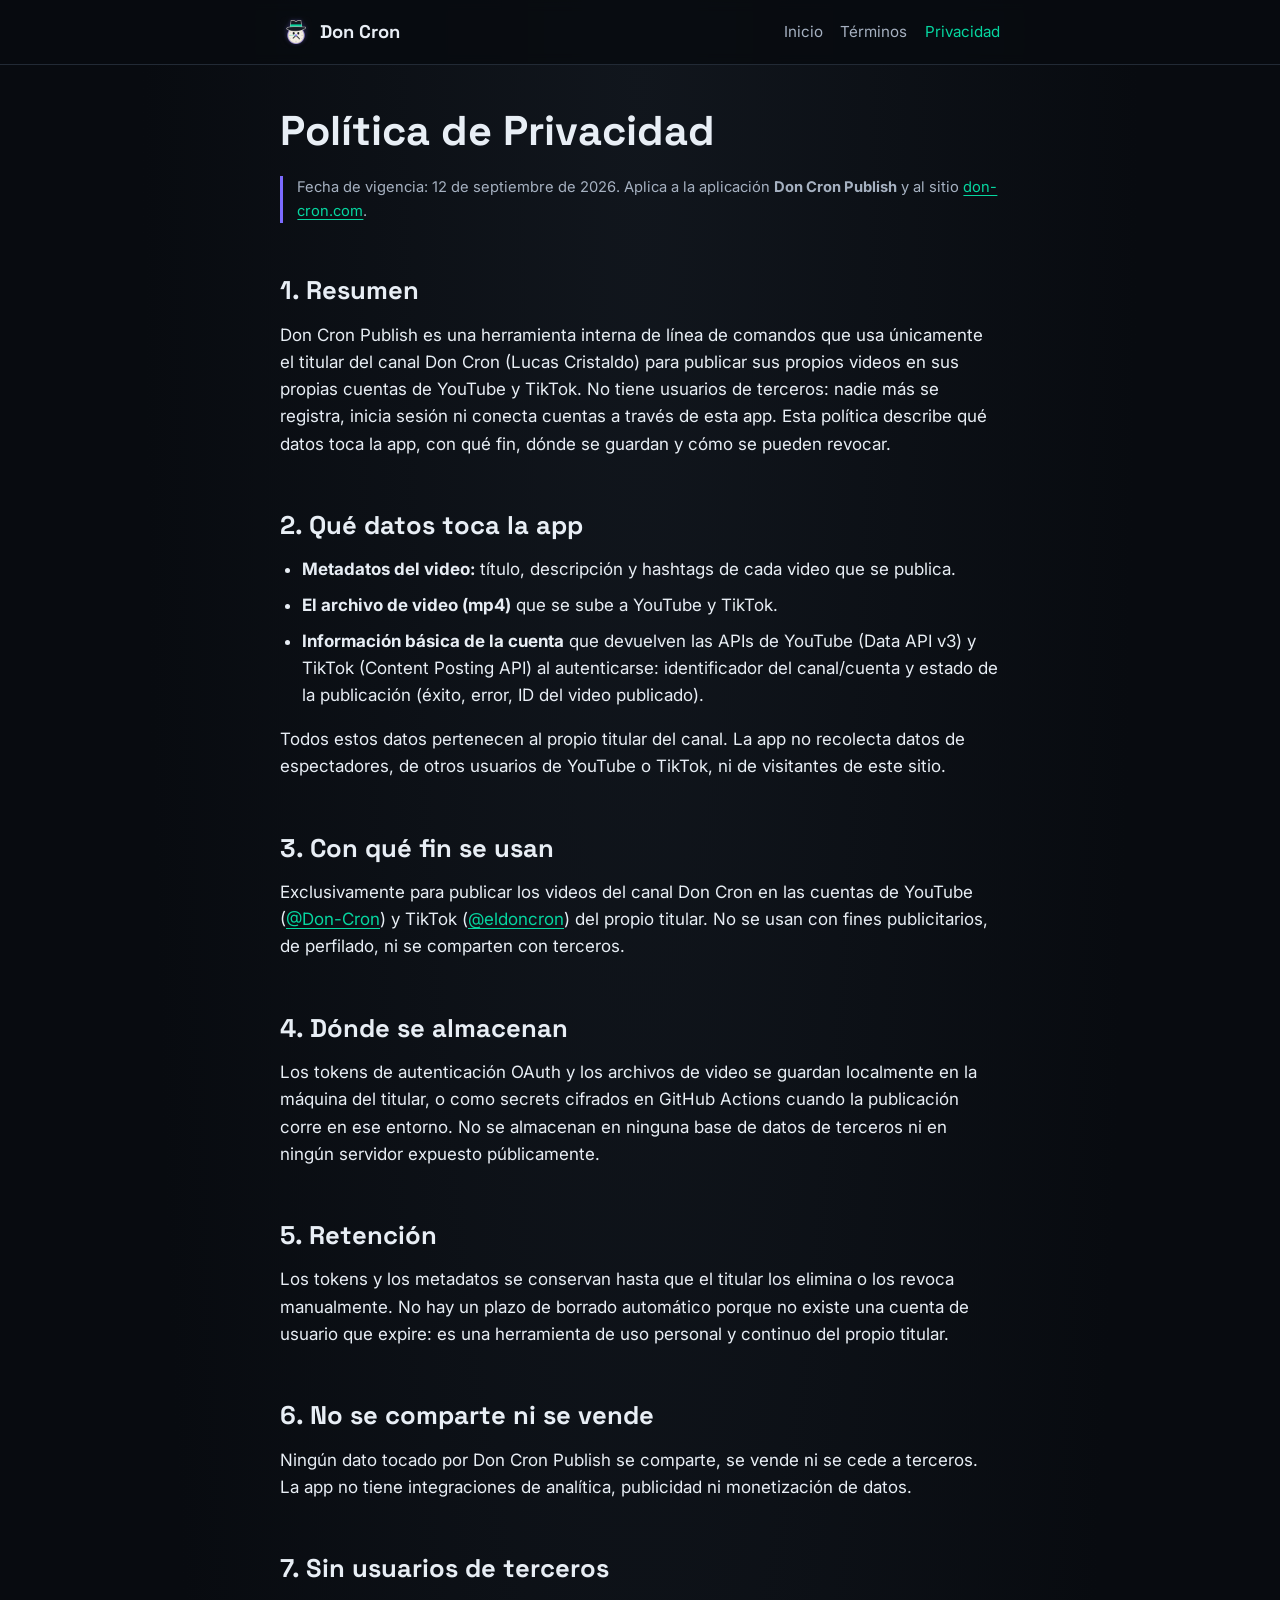
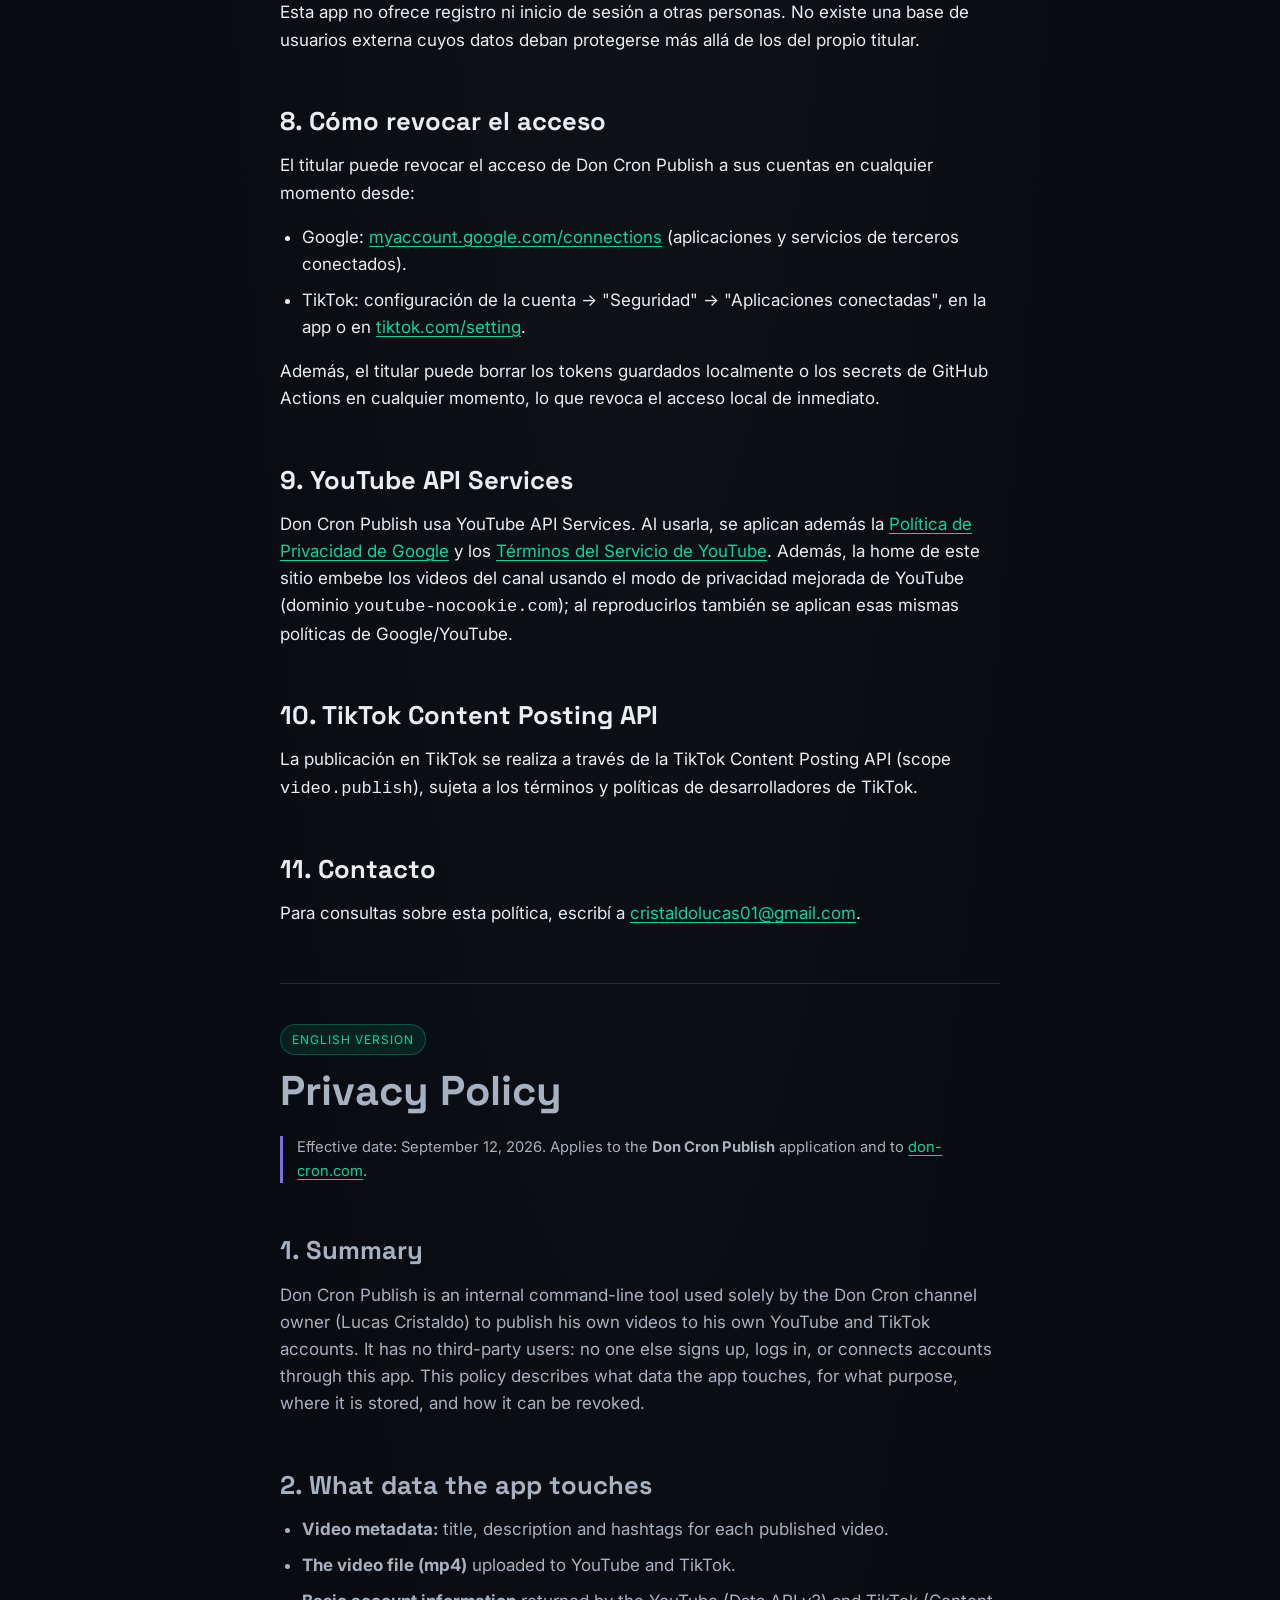
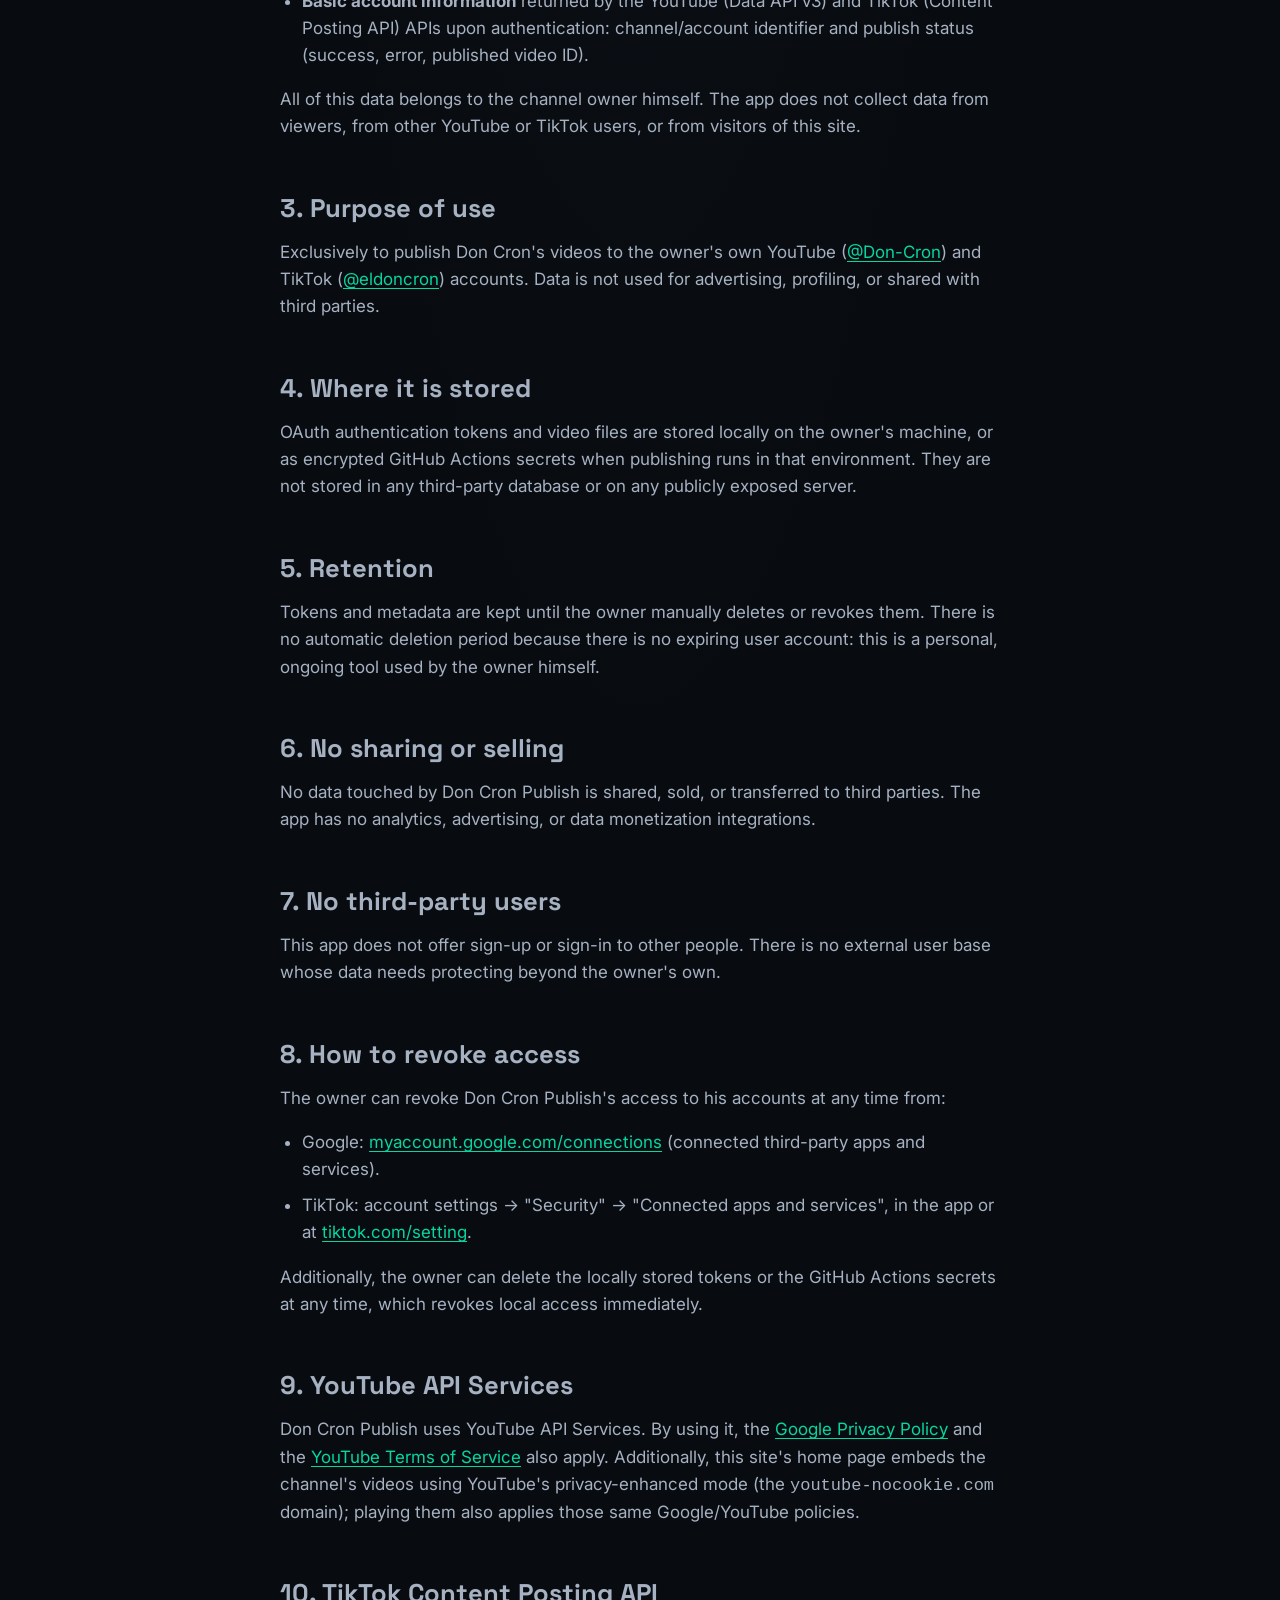
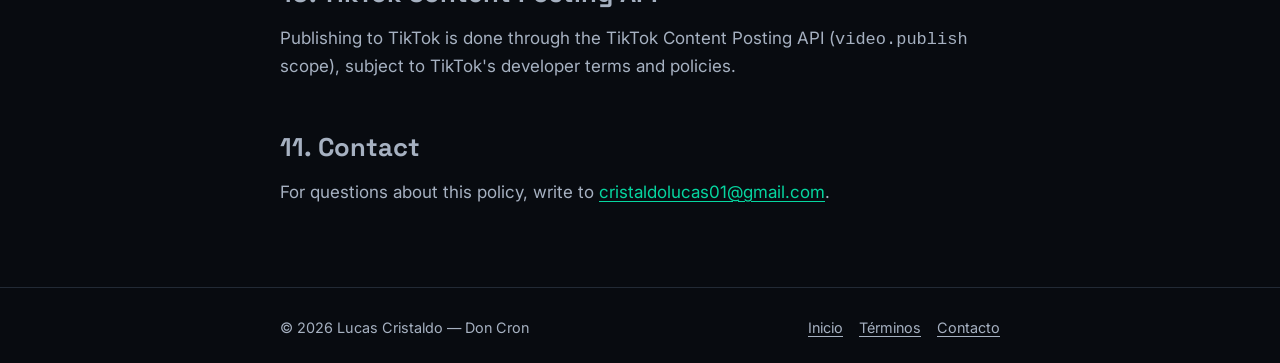
==== commit 41ee087a: "fix(site): favicon y logo iguales al App icon de TikTok TikTok rechazó el pase a producción de "Don " ====
--- a/privacidad/index.html
+++ b/privacidad/index.html
@@ -6,7 +6,11 @@
   <title>Política de Privacidad — Don Cron</title>
   <meta name="description" content="Política de Privacidad de la app Don Cron Publish: qué datos toca, con qué fin, dónde se almacenan y cómo revocar el acceso a las cuentas de YouTube y TikTok del canal.">
   <link rel="canonical" href="https://don-cron.com/privacidad/">
-  <link rel="icon" type="image/svg+xml" href="data:image/svg+xml,%3Csvg xmlns='http://www.w3.org/2000/svg' viewBox='0 0 64 64'%3E%3Ccircle cx='32' cy='32' r='30' fill='%23080b10' stroke='%237c6bff' stroke-width='3'/%3E%3Ctext x='32' y='41' font-family='Space Grotesk,Inter,sans-serif' font-size='24' font-weight='700' fill='%2306d6a0' text-anchor='middle'%3EDC%3C/text%3E%3C/svg%3E">
+  <link rel="icon" href="/favicon.ico" sizes="48x48">
+  <link rel="icon" type="image/png" sizes="32x32" href="/icons/favicon-32.png">
+  <link rel="icon" type="image/png" sizes="16x16" href="/icons/favicon-16.png">
+  <link rel="icon" type="image/png" sizes="192x192" href="/icons/app-icon-192.png">
+  <link rel="apple-touch-icon" sizes="180x180" href="/icons/apple-touch-icon.png">
   <link rel="preconnect" href="https://fonts.googleapis.com">
   <link rel="preconnect" href="https://fonts.gstatic.com" crossorigin>
   <link href="https://fonts.googleapis.com/css2?family=Space+Grotesk:wght@500;700&family=Inter:wght@400;500;600&display=swap" rel="stylesheet">
@@ -17,7 +21,7 @@
   <header class="site-header">
     <div class="header-inner">
       <a class="wordmark" href="/">
-        <span class="mark-dc" aria-hidden="true">DC</span>
+        <img class="mark-icon" src="/icons/app-icon-192.png" alt="" width="32" height="32">
         Don Cron
       </a>
       <nav class="site-nav" aria-label="Navegación principal">
--- a/styles.css
+++ b/styles.css
@@ -139,18 +139,13 @@
   color: var(--text);
 }
 
-.wordmark .mark-dc {
-  display: inline-flex;
-  align-items: center;
-  justify-content: center;
+.wordmark .mark-icon {
+  display: block;
   width: 32px;
   height: 32px;
-  border-radius: 50%;
-  border: 1.5px solid var(--violet);
-  color: var(--cyan);
-  font-size: 0.85rem;
-  font-weight: 700;
-  letter-spacing: -0.03em;
+  border-radius: 6px;
+  object-fit: cover;
+  flex-shrink: 0;
 }
 
 nav.site-nav {
@@ -200,26 +195,72 @@
   margin-top: 0;
 }
 
-.video-grid {
-  grid-template-columns: repeat(auto-fit, minmax(150px, 1fr));
-}
-
-@media (min-width: 601px) {
-  .video-grid {
-    grid-template-columns: repeat(2, 1fr);
+#videos-heading {
+  margin-top: 0;
+  margin-bottom: 0.3rem;
+  font-size: 1.3rem;
+  line-height: 1.2;
+}
+
+.carousel-wrap {
+  position: relative;
+}
+
+.carousel-wrap::after {
+  content: "";
+  position: absolute;
+  top: 0;
+  right: 0;
+  bottom: 10px;
+  width: 44px;
+  background: linear-gradient(to right, transparent, var(--bg-elev) 85%);
+  pointer-events: none;
+}
+
+.video-carousel {
+  display: flex;
+  gap: 0.85rem;
+  overflow-x: auto;
+  overscroll-behavior-x: contain;
+  scroll-snap-type: x mandatory;
+  scroll-padding: 0 0.5rem;
+  padding: 0.1rem 0.5rem 0.45rem 0.1rem;
+  margin: 0 0 0.35rem;
+  scrollbar-width: thin;
+  scrollbar-color: var(--violet) var(--bg-elev);
+}
+
+.video-carousel:focus-visible {
+  outline: 2px solid var(--cyan);
+  outline-offset: 3px;
+}
+
+.video-carousel::-webkit-scrollbar {
+  height: 7px;
+}
+
+.video-carousel::-webkit-scrollbar-track {
+  background: var(--bg-elev);
+  border-radius: 999px;
+}
+
+.video-carousel::-webkit-scrollbar-thumb {
+  background: var(--violet);
+  border-radius: 999px;
+}
+
+.video-card {
+  flex: 0 0 176px;
+  scroll-snap-align: start;
+  padding: 0.35rem;
+  display: flex;
+  flex-direction: column;
+}
+
+@media (max-width: 599px) {
+  .video-card {
+    flex: 0 0 150px;
   }
-}
-
-@media (min-width: 1024px) {
-  .video-grid {
-    grid-template-columns: repeat(3, 1fr);
-  }
-}
-
-.video-card {
-  padding: 1rem;
-  display: flex;
-  flex-direction: column;
 }
 
 .video-frame {
@@ -239,13 +280,24 @@
 }
 
 .video-card h3 {
-  margin: 0.75rem 0 0.35em;
-  font-size: 1rem;
-  line-height: 1.35;
+  margin: 0.2rem 0 0.1rem;
+  font-size: 0.8rem;
+  line-height: 1.15;
+  display: -webkit-box;
+  -webkit-line-clamp: 2;
+  -webkit-box-orient: vertical;
+  overflow: hidden;
 }
 
 .video-card a {
-  font-size: 0.92rem;
+  font-size: 0.7rem;
+  line-height: 1.1;
+}
+
+.btn-sm {
+  padding: 0.32rem 0.75rem;
+  font-size: 0.78rem;
+  line-height: 1.1;
 }
 
 .btn {
